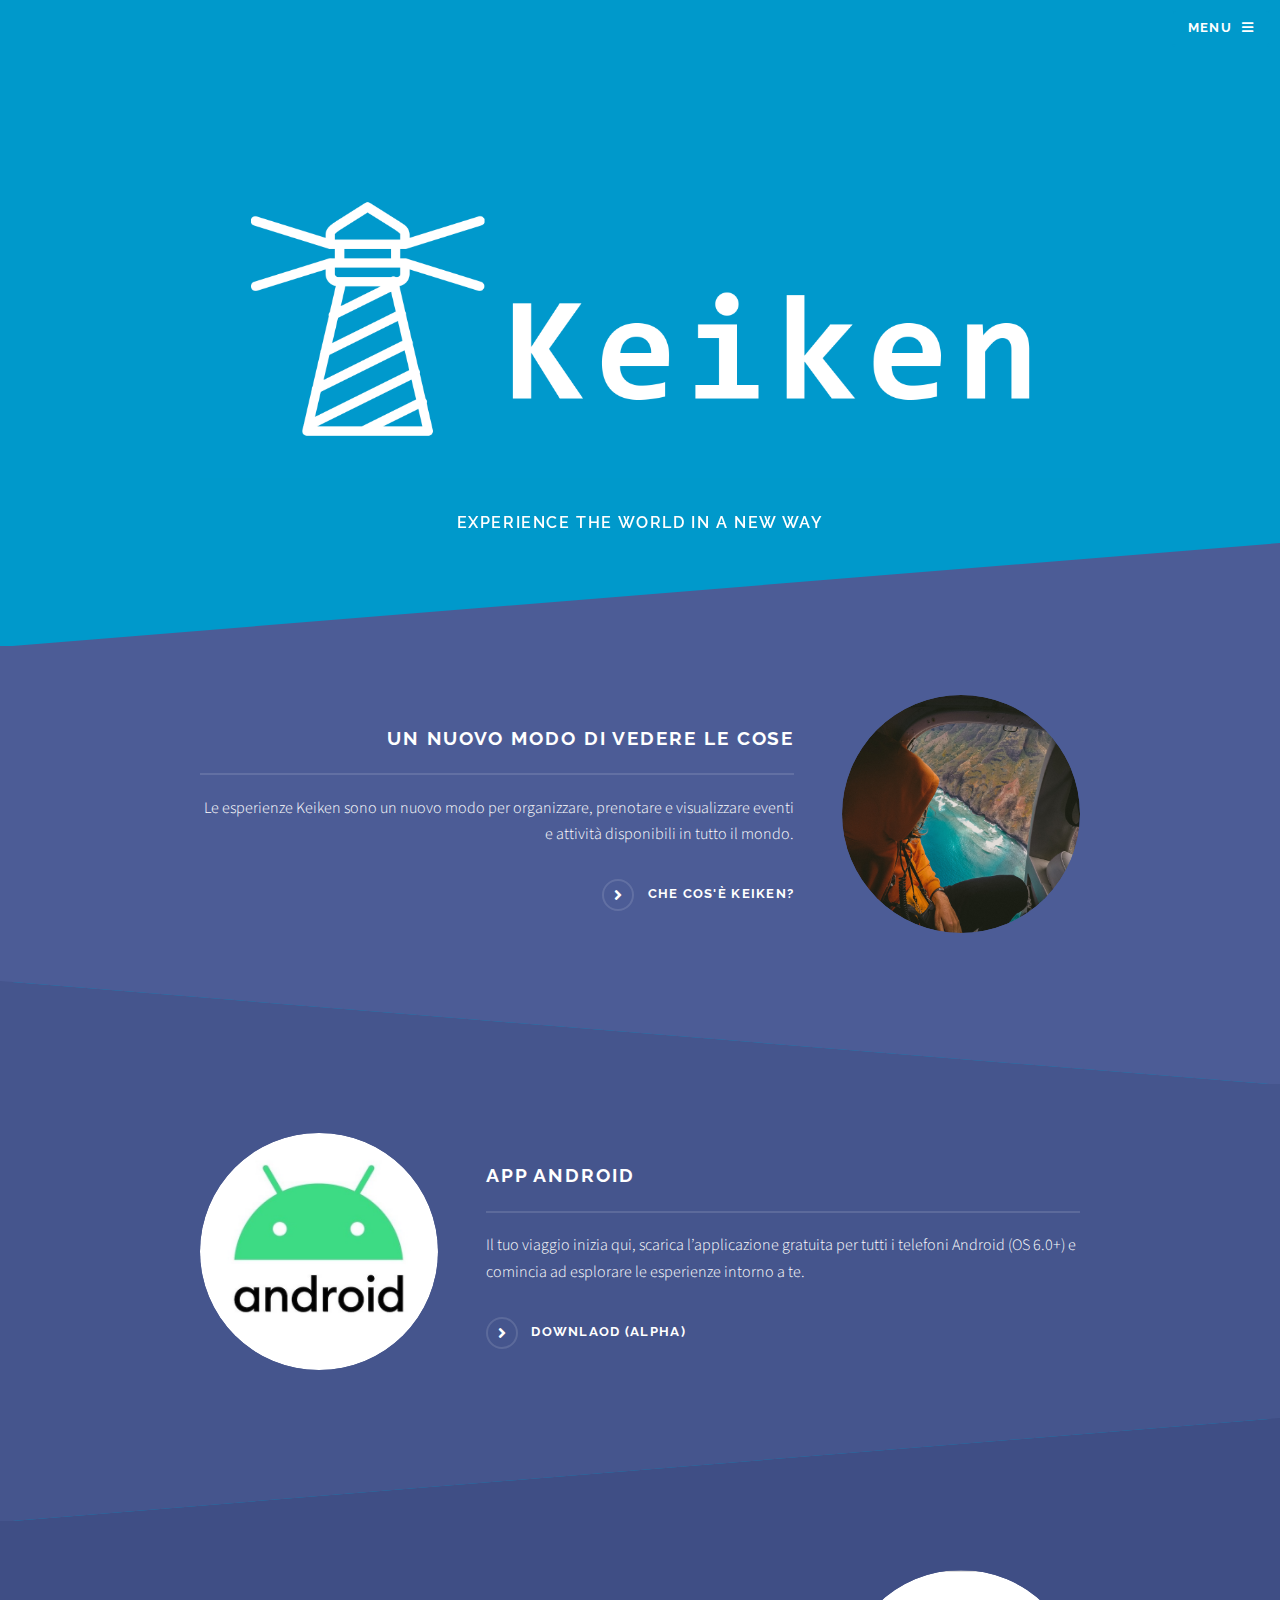
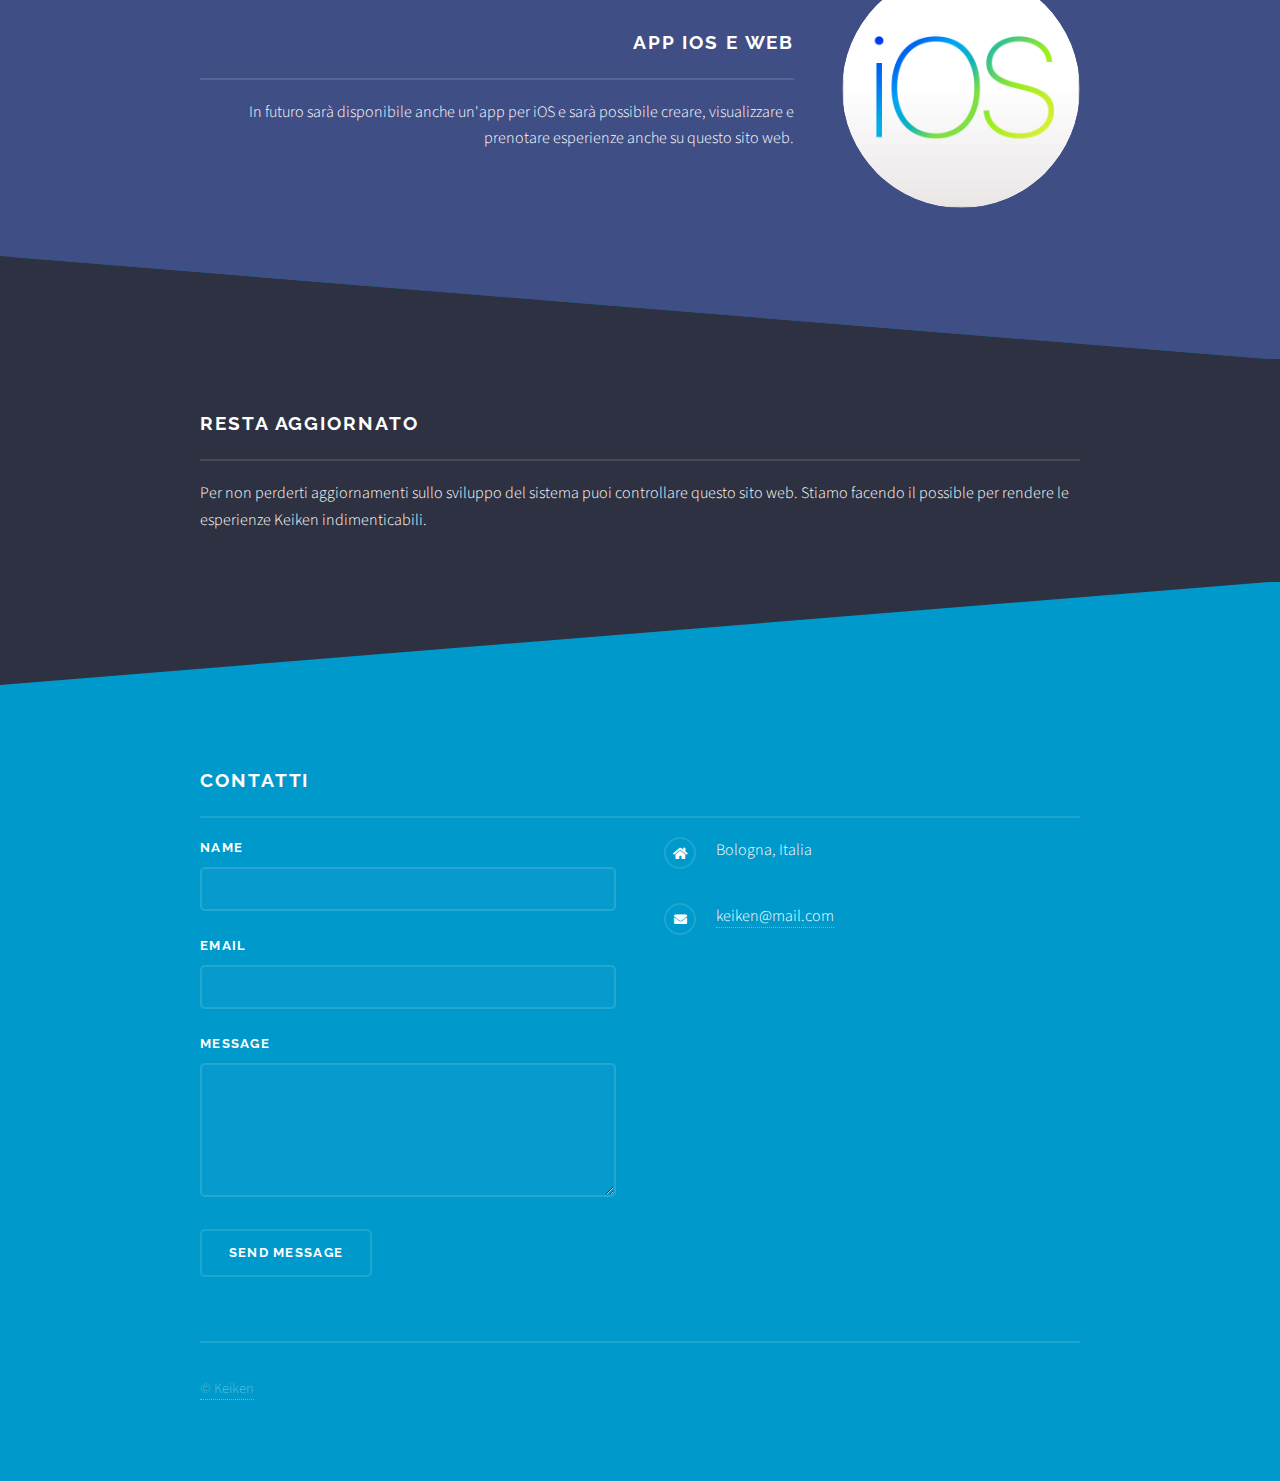
==== index.html @ c0788701 "First commit" ====
<!DOCTYPE HTML>
<!--
	Solid State by HTML5 UP
	html5up.net | @ajlkn
	Free for personal and commercial use under the CCA 3.0 license (html5up.net/license)
-->
<html>
	<head>
		<title>Keiken</title>
		<meta charset="utf-8" />
		<meta name="viewport" content="width=device-width, initial-scale=1, user-scalable=no" />
		<link rel="icon" type="image/png" sizes="16x16" href="images/ic_launcher_round.png">
		<link rel="stylesheet" href="assets/css/main.css" />
		<noscript><link rel="stylesheet" href="assets/css/noscript.css" /></noscript>
	</head>
	<body class="is-preload">

		<!-- Page Wrapper -->
			<div id="page-wrapper">

				<!-- Header -->
					<header id="header" class="alt">
						<h1><a href="index.html">Keiken</a></h1>
						<nav>
							<a href="#menu">Menu</a>
						</nav>
					</header>

				<!-- Menu -->
					<nav id="menu">
						<div class="inner">
							<h2>Menu</h2>
							<ul class="links">
							<li><a href="description.html">Che cos'è Keiken?</a></li>
							<!--
								<li><a href="index.html">Home</a></li>
								<li><a href="generic.html">Generic</a></li>
								<li><a href="elements.html">Elements</a></li>
								<li><a href="#">Log In</a></li>
								<li><a href="#">Sign Up</a></li>-->
							</ul>
							<a href="#" class="close">Close</a>
						</div>
					</nav>

				<!-- Banner -->
					<section id="banner">
						<div class="inner">
							<div class="logo"><img src="images/logo_full.png" alt="" style="width: 100%; height: auto; object-fit: contain;"/></a></div>
							<h6></h6>
							
							<p align = "center" ><b>Experience the world in a new way</b></p>
						</div>
					</section>

				<!-- Wrapper -->
					<section id="wrapper">

						<!-- One -->
							<section id="one" class="wrapper spotlight style1">
								<div class="inner">
									<a class="image"><img src="images/02.jpg" alt="" /></a>
									<div class="content">
										<h2 class="major">Un nuovo modo di vedere le cose</h2>
										<p>Le esperienze Keiken sono un nuovo modo per organizzare, prenotare e visualizzare eventi e attività disponibili in tutto il mondo.</p>
										<a href="description.html" class="special">Che cos'è Keiken?</a>
									</div>
								</div>
							</section>

						<!-- Two -->
							<section id="two" class="wrapper alt spotlight style2">
								<div class="inner">
									<a class="image"><img src="images/android.jpg" alt="" /></a>
									<div class="content">
										<h2 class="major">App Android</h2>
										<p>Il tuo viaggio inizia qui, scarica l’applicazione gratuita per tutti i telefoni Android (OS 6.0+) e comincia ad esplorare le esperienze intorno a te.</p>
										<a href="./keiken.apk" class="special">Downlaod (alpha)</a>
									</div>
								</div>
							</section>

						<!-- Three -->
							<section id="three" class="wrapper spotlight style3">
								<div class="inner">
									<a class="image"><img src="images/ios.png" alt="" /></a>
									<div class="content">
										<h2 class="major">App ios e web</h2>
										<p>In futuro sarà disponibile anche un'app per iOS e sarà possibile creare, visualizzare e prenotare esperienze anche su questo sito web.</p>
										<!--<a href="#" class="special">Learn more</a> -->
									</div>
								</div>
							</section>
							
								<!-- Four -->
							<section id="four" class="wrapper  alt style1">
								<div class="inner">
									<!--<a href="#" class="image"><img src="images/ios.png" alt="" /></a>-->
									<div class="content">
										<h2 class="major">Resta aggiornato</h2>
										<p>Per non perderti aggiornamenti sullo sviluppo del sistema puoi controllare questo sito web. Stiamo facendo il possible per rendere le esperienze Keiken indimenticabili.</p>
										<!--<a href="#" class="special">Learn more</a> -->
									</div>
								</div>
							</section>

						<!-- Four -->
			<!--				<section id="four" class="wrapper alt style1">
								<div class="inner">
									<h2 class="major">Vitae phasellus</h2>
									<p>Cras mattis ante fermentum, malesuada neque vitae, eleifend erat. Phasellus non pulvinar erat. Fusce tincidunt, nisl eget mattis egestas, purus ipsum consequat orci, sit amet lobortis lorem lacus in tellus. Sed ac elementum arcu. Quisque placerat auctor laoreet.</p>
									<section class="features">
										<article>
											<a href="#" class="image"><img src="images/pic04.jpg" alt="" /></a>
											<h3 class="major">Sed feugiat lorem</h3>
											<p>Lorem ipsum dolor sit amet, consectetur adipiscing vehicula id nulla dignissim dapibus ultrices.</p>
											<a href="#" class="special">Learn more</a>
										</article>
										<article>
											<a href="#" class="image"><img src="images/pic05.jpg" alt="" /></a>
											<h3 class="major">Nisl placerat</h3>
											<p>Lorem ipsum dolor sit amet, consectetur adipiscing vehicula id nulla dignissim dapibus ultrices.</p>
											<a href="#" class="special">Learn more</a>
										</article>
										<article>
											<a href="#" class="image"><img src="images/pic06.jpg" alt="" /></a>
											<h3 class="major">Ante fermentum</h3>
											<p>Lorem ipsum dolor sit amet, consectetur adipiscing vehicula id nulla dignissim dapibus ultrices.</p>
											<a href="#" class="special">Learn more</a>
										</article>
										<article>
											<a href="#" class="image"><img src="images/pic07.jpg" alt="" /></a>
											<h3 class="major">Fusce consequat</h3>
											<p>Lorem ipsum dolor sit amet, consectetur adipiscing vehicula id nulla dignissim dapibus ultrices.</p>
											<a href="#" class="special">Learn more</a>
										</article>
									</section>
									<ul class="actions">
										<li><a href="#" class="button">Browse All</a></li>
									</ul>
								</div>
							</section>    -->

					</section>

				<!-- Footer -->
					<section id="footer">
						<div class="inner">
							<h2 class="major">Contatti</h2>
							<!--<p>Cras mattis ante fermentum, malesuada neque vitae, eleifend erat. Phasellus non pulvinar erat. Fusce tincidunt, nisl eget mattis egestas, purus ipsum consequat orci, sit amet lobortis lorem lacus in tellus. Sed ac elementum arcu. Quisque placerat auctor laoreet.</p> -->
							<form method="post" action="mailto:keiken@mail.com"  enctype="text/plain">
								<div class="fields">
									<div class="field">
										<label for="name">Name</label>
										<input type="text" name="name" id="name" />
									</div>
									<div class="field">
										<label for="email">Email</label>
										<input type="email" name="email" id="email" />
									</div>
									<div class="field">
										<label for="message">Message</label>
										<textarea name="message" id="message" rows="4"></textarea>
									</div>
								</div>
									<input type="submit" value="Send Message" />
							</form>
							<ul class="contact">
								<li class="icon solid fa-home">
									Bologna, Italia
								</li>
								<!--<li class="icon solid fa-phone">(000) 000-0000</li>-->
								<li class="icon solid fa-envelope"><a href="mailto:keiken@mail.com">keiken@mail.com</a></li>
								<!--<li class="icon brands fa-twitter"><a href="#">twitter.com/untitled-tld</a></li>
								<li class="icon brands fa-facebook-f"><a href="#">facebook.com/untitled-tld</a></li>
								<li class="icon brands fa-instagram"><a href="#">instagram.com/untitled-tld</a></li>-->
							</ul>
							<ul class="copyright">
								<li><a href="#">&copy; Keiken</a></li>
							</ul>
						</div>
					</section>

			</div>

		<!-- Scripts -->
			<script src="assets/js/jquery.min.js"></script>
			<script src="assets/js/jquery.scrollex.min.js"></script>
			<script src="assets/js/browser.min.js"></script>
			<script src="assets/js/breakpoints.min.js"></script>
			<script src="assets/js/util.js"></script>
			<script src="assets/js/main.js"></script>

	</body>
</html>
---- assets/css/main.css ----
@import url(fontawesome-all.min.css);
@import url("https://fonts.googleapis.com/css?family=Raleway:200,700|Source+Sans+Pro:300,600,300italic,600italic");

/*
	Solid State by HTML5 UP
	html5up.net | @ajlkn
	Free for personal and commercial use under the CCA 3.0 license (html5up.net/license)
*/

html, body, div, span, applet, object,
iframe, h1, h2, h3, h4, h5, h6, p, blockquote,
pre, a, abbr, acronym, address, big, cite,
code, del, dfn, em, img, ins, kbd, q, s, samp,
small, strike, strong, sub, sup, tt, var, b,
u, i, center, dl, dt, dd, ol, ul, li, fieldset,
form, label, legend, table, caption, tbody,
tfoot, thead, tr, th, td, article, aside,
canvas, details, embed, figure, figcaption,
footer, header, hgroup, menu, nav, output, ruby,
section, summary, time, mark, audio, video {
	margin: 0;
	padding: 0;
	border: 0;
	font-size: 100%;
	font: inherit;
	vertical-align: baseline;}

article, aside, details, figcaption, figure,
footer, header, hgroup, menu, nav, section {
	display: block;}

body {
	line-height: 1;
		background-color: #0099CB;
			background-image: linear-gradient(to top, rgba(0, 153, 203, 1), rgba(0, 153, 203, 1)), url("../../images/back.jpg");
			background-size: auto,
}

ol, ul {
	list-style: none;
}

blockquote, q {
	quotes: none;
}

	blockquote:before, blockquote:after, q:before, q:after {
		content: '';
		content: none;
	}

table {
	border-collapse: collapse;
	border-spacing: 0;
}

body {
	-webkit-text-size-adjust: none;
}

mark {
	background-color: transparent;
	color: inherit;
}

input::-moz-focus-inner {
	border: 0;
	padding: 0;
}

input, select, textarea {
	-moz-appearance: none;
	-webkit-appearance: none;
	-ms-appearance: none;
	appearance: none;
}

/* Basic */

	@-ms-viewport {
		width: device-width;
	}

	body {
		-ms-overflow-style: scrollbar;
	}

	@media screen and (max-width: 480px) {

		html, body {
			min-width: 320px;
		}

	}

	html {
		box-sizing: border-box;
	}

	*, *:before, *:after {
		box-sizing: inherit;
	}

	body {
		background-color: #0099CB;
		background-image: linear-gradient(to top, rgba(0, 153, 203, 1), rgba(0, 153, 203, 1)), url("../../images/back.jpg");
		background-size: auto, cover;
		background-attachment: fixed, fixed;
		background-position: center, center;
	}

		body.is-preload *, body.is-preload *:before, body.is-preload *:after {
			-moz-animation: none !important;
			-webkit-animation: none !important;
			-ms-animation: none !important;
			animation: none !important;
			-moz-transition: none !important;
			-webkit-transition: none !important;
			-ms-transition: none !important;
			transition: none !important;
		}

/* Type */

	body, input, select, textarea {
		color: #ffffff;
		font-family: "Source Sans Pro", Helvetica, sans-serif;
		font-size: 16.5pt;
		font-weight: 300;
		line-height: 1.65;
	}

		@media screen and (max-width: 1680px) {

			body, input, select, textarea {
				font-size: 13pt;
			}

		}

		@media screen and (max-width: 1280px) {

			body, input, select, textarea {
				font-size: 12pt;
			}

		}

		@media screen and (max-width: 980px) {

			body, input, select, textarea {
				font-size: 12pt;
			}

		}

		@media screen and (max-width: 736px) {

			body, input, select, textarea {
				font-size: 12pt;
			}

		}

		@media screen and (max-width: 480px) {

			body, input, select, textarea {
				font-size: 12pt;
			}

		}

	a {
		-moz-transition: color 0.2s ease-in-out, border-bottom-color 0.2s ease-in-out;
		-webkit-transition: color 0.2s ease-in-out, border-bottom-color 0.2s ease-in-out;
		-ms-transition: color 0.2s ease-in-out, border-bottom-color 0.2s ease-in-out;
		transition: color 0.2s ease-in-out, border-bottom-color 0.2s ease-in-out;
		border-bottom: dotted 1px rgba(255, 255, 255, 0.35);
		color: #ffffff;
		text-decoration: none;
	}

		a:hover {
			border-bottom-color: transparent;
			color: #ffffff !important;
		}

		a.special:not(.button) {
			text-decoration: none;
			border-bottom: 0;
			display: block;
			font-family: Raleway, Helvetica, sans-serif;
			font-size: 0.8em;
			font-weight: 700;
			letter-spacing: 0.1em;
			margin: 0 0 2em 0;
			text-transform: uppercase;
		}

			a.special:not(.button):before {
				-moz-osx-font-smoothing: grayscale;
				-webkit-font-smoothing: antialiased;
				display: inline-block;
				font-style: normal;
				font-variant: normal;
				text-rendering: auto;
				line-height: 1;
				text-transform: none !important;
				font-family: 'Font Awesome 5 Free';
				font-weight: 900;
			}

			a.special:not(.button):before {
				-moz-transition: background-color 0.2s ease-in-out;
				-webkit-transition: background-color 0.2s ease-in-out;
				-ms-transition: background-color 0.2s ease-in-out;
				transition: background-color 0.2s ease-in-out;
				border-radius: 100%;
				border: solid 2px rgba(255, 255, 255, 0.125);
				content: '\f105';
				display: inline-block;
				font-size: 1.25em;
				height: 2em;
				line-height: 1.75em;
				margin-right: 0.85em;
				text-align: center;
				text-indent: 0.15em;
				vertical-align: middle;
				width: 2em;
			}

			a.special:not(.button):hover:before {
				background-color: rgba(255, 255, 255, 0.025);
			}

			a.special:not(.button):active:before {
				background-color: rgba(255, 255, 255, 0.075);
			}

	strong, b {
		color: #ffffff;
		font-weight: 600;
	}

	em, i {
		font-style: italic;
	}

	p {
		margin: 0 0 2em 0;
	}

	h1, h2, h3, h4, h5, h6 {
		color: #ffffff;
		font-family: Raleway, Helvetica, sans-serif;
		font-weight: 700;
		letter-spacing: 0.1em;
		margin: 0 0 1em 0;
		text-transform: uppercase;
	}

		h1 a, h2 a, h3 a, h4 a, h5 a, h6 a {
			color: inherit;
			text-decoration: none;
			border-bottom: 0;
		}

		h1 span, h2 span, h3 span, h4 span, h5 span, h6 span {
			font-weight: 200;
		}

		h1.major, h2.major, h3.major, h4.major, h5.major, h6.major {
			padding-bottom: 1em;
			border-bottom: solid 2px rgba(255, 255, 255, 0.125);
		}

	h2 {
		font-size: 1.2em;
	}

	h3 {
		font-size: 0.9em;
	}

	h4 {
		font-size: 0.7em;
	}

	h5 {
		font-size: 0.7em;
	}

	h6 {
		font-size: 0.7em;
	}

	@media screen and (max-width: 736px) {

		h2 {
			font-size: 1em;
		}

		h3 {
			font-size: 0.8em;
		}

	}

	sub {
		font-size: 0.8em;
		position: relative;
		top: 0.5em;
	}

	sup {
		font-size: 0.8em;
		position: relative;
		top: -0.5em;
	}

	blockquote {
		border-left: solid 4px rgba(255, 255, 255, 0.125);
		font-style: italic;
		margin: 0 0 2em 0;
		padding: 0.5em 0 0.5em 2em;
	}

	code {
		background: rgba(255, 255, 255, 0.025);
		border-radius: 5px;
		border: solid 2px rgba(255, 255, 255, 0.125);
		font-family: "Courier New", monospace;
		font-size: 0.9em;
		margin: 0 0.25em;
		padding: 0.25em 0.65em;
	}

	pre {
		-webkit-overflow-scrolling: touch;
		font-family: "Courier New", monospace;
		font-size: 0.9em;
		margin: 0 0 2em 0;
	}

		pre code {
			display: block;
			line-height: 1.75em;
			padding: 1em 1.5em;
			overflow-x: auto;
		}

	hr {
		border: 0;
		border-bottom: solid 2px rgba(255, 255, 255, 0.125);
		margin: 2.5em 0;
	}

		hr.major {
			margin: 4em 0;
		}

	.align-left {
		text-align: left;
	}

	.align-center {
		text-align: center;
	}

	.align-right {
		text-align: right;
	}

/* Row */

	.row {
		display: flex;
		flex-wrap: wrap;
		box-sizing: border-box;
		align-items: stretch;
	}

		.row > * {
			box-sizing: border-box;
		}

		.row.gtr-uniform > * > :last-child {
			margin-bottom: 0;
		}

		.row.aln-left {
			justify-content: flex-start;
		}

		.row.aln-center {
			justify-content: center;
		}

		.row.aln-right {
			justify-content: flex-end;
		}

		.row.aln-top {
			align-items: flex-start;
		}

		.row.aln-middle {
			align-items: center;
		}

		.row.aln-bottom {
			align-items: flex-end;
		}

		.row > .imp {
			order: -1;
		}

		.row > .col-1 {
			width: 8.33333%;
		}

		.row > .off-1 {
			margin-left: 8.33333%;
		}

		.row > .col-2 {
			width: 16.66667%;
		}

		.row > .off-2 {
			margin-left: 16.66667%;
		}

		.row > .col-3 {
			width: 25%;
		}

		.row > .off-3 {
			margin-left: 25%;
		}

		.row > .col-4 {
			width: 33.33333%;
		}

		.row > .off-4 {
			margin-left: 33.33333%;
		}

		.row > .col-5 {
			width: 41.66667%;
		}

		.row > .off-5 {
			margin-left: 41.66667%;
		}

		.row > .col-6 {
			width: 50%;
		}

		.row > .off-6 {
			margin-left: 50%;
		}

		.row > .col-7 {
			width: 58.33333%;
		}

		.row > .off-7 {
			margin-left: 58.33333%;
		}

		.row > .col-8 {
			width: 66.66667%;
		}

		.row > .off-8 {
			margin-left: 66.66667%;
		}

		.row > .col-9 {
			width: 75%;
		}

		.row > .off-9 {
			margin-left: 75%;
		}

		.row > .col-10 {
			width: 83.33333%;
		}

		.row > .off-10 {
			margin-left: 83.33333%;
		}

		.row > .col-11 {
			width: 91.66667%;
		}

		.row > .off-11 {
			margin-left: 91.66667%;
		}

		.row > .col-12 {
			width: 100%;
		}

		.row > .off-12 {
			margin-left: 100%;
		}

		.row.gtr-0 {
			margin-top: 0;
			margin-left: 0em;
		}

			.row.gtr-0 > * {
				padding: 0 0 0 0em;
			}

			.row.gtr-0.gtr-uniform {
				margin-top: 0em;
			}

				.row.gtr-0.gtr-uniform > * {
					padding-top: 0em;
				}

		.row.gtr-25 {
			margin-top: 0;
			margin-left: -0.4375em;
		}

			.row.gtr-25 > * {
				padding: 0 0 0 0.4375em;
			}

			.row.gtr-25.gtr-uniform {
				margin-top: -0.4375em;
			}

				.row.gtr-25.gtr-uniform > * {
					padding-top: 0.4375em;
				}

		.row.gtr-50 {
			margin-top: 0;
			margin-left: -0.875em;
		}

			.row.gtr-50 > * {
				padding: 0 0 0 0.875em;
			}

			.row.gtr-50.gtr-uniform {
				margin-top: -0.875em;
			}

				.row.gtr-50.gtr-uniform > * {
					padding-top: 0.875em;
				}

		.row {
			margin-top: 0;
			margin-left: -1.75em;
		}

			.row > * {
				padding: 0 0 0 1.75em;
			}

			.row.gtr-uniform {
				margin-top: -1.75em;
			}

				.row.gtr-uniform > * {
					padding-top: 1.75em;
				}

		.row.gtr-150 {
			margin-top: 0;
			margin-left: -2.625em;
		}

			.row.gtr-150 > * {
				padding: 0 0 0 2.625em;
			}

			.row.gtr-150.gtr-uniform {
				margin-top: -2.625em;
			}

				.row.gtr-150.gtr-uniform > * {
					padding-top: 2.625em;
				}

		.row.gtr-200 {
			margin-top: 0;
			margin-left: -3.5em;
		}

			.row.gtr-200 > * {
				padding: 0 0 0 3.5em;
			}

			.row.gtr-200.gtr-uniform {
				margin-top: -3.5em;
			}

				.row.gtr-200.gtr-uniform > * {
					padding-top: 3.5em;
				}

		@media screen and (max-width: 1680px) {

			.row {
				display: flex;
				flex-wrap: wrap;
				box-sizing: border-box;
				align-items: stretch;
			}

				.row > * {
					box-sizing: border-box;
				}

				.row.gtr-uniform > * > :last-child {
					margin-bottom: 0;
				}

				.row.aln-left {
					justify-content: flex-start;
				}

				.row.aln-center {
					justify-content: center;
				}

				.row.aln-right {
					justify-content: flex-end;
				}

				.row.aln-top {
					align-items: flex-start;
				}

				.row.aln-middle {
					align-items: center;
				}

				.row.aln-bottom {
					align-items: flex-end;
				}

				.row > .imp-xlarge {
					order: -1;
				}

				.row > .col-1-xlarge {
					width: 8.33333%;
				}

				.row > .off-1-xlarge {
					margin-left: 8.33333%;
				}

				.row > .col-2-xlarge {
					width: 16.66667%;
				}

				.row > .off-2-xlarge {
					margin-left: 16.66667%;
				}

				.row > .col-3-xlarge {
					width: 25%;
				}

				.row > .off-3-xlarge {
					margin-left: 25%;
				}

				.row > .col-4-xlarge {
					width: 33.33333%;
				}

				.row > .off-4-xlarge {
					margin-left: 33.33333%;
				}

				.row > .col-5-xlarge {
					width: 41.66667%;
				}

				.row > .off-5-xlarge {
					margin-left: 41.66667%;
				}

				.row > .col-6-xlarge {
					width: 50%;
				}

				.row > .off-6-xlarge {
					margin-left: 50%;
				}

				.row > .col-7-xlarge {
					width: 58.33333%;
				}

				.row > .off-7-xlarge {
					margin-left: 58.33333%;
				}

				.row > .col-8-xlarge {
					width: 66.66667%;
				}

				.row > .off-8-xlarge {
					margin-left: 66.66667%;
				}

				.row > .col-9-xlarge {
					width: 75%;
				}

				.row > .off-9-xlarge {
					margin-left: 75%;
				}

				.row > .col-10-xlarge {
					width: 83.33333%;
				}

				.row > .off-10-xlarge {
					margin-left: 83.33333%;
				}

				.row > .col-11-xlarge {
					width: 91.66667%;
				}

				.row > .off-11-xlarge {
					margin-left: 91.66667%;
				}

				.row > .col-12-xlarge {
					width: 100%;
				}

				.row > .off-12-xlarge {
					margin-left: 100%;
				}

				.row.gtr-0 {
					margin-top: 0;
					margin-left: 0em;
				}

					.row.gtr-0 > * {
						padding: 0 0 0 0em;
					}

					.row.gtr-0.gtr-uniform {
						margin-top: 0em;
					}

						.row.gtr-0.gtr-uniform > * {
							padding-top: 0em;
						}

				.row.gtr-25 {
					margin-top: 0;
					margin-left: -0.4375em;
				}

					.row.gtr-25 > * {
						padding: 0 0 0 0.4375em;
					}

					.row.gtr-25.gtr-uniform {
						margin-top: -0.4375em;
					}

						.row.gtr-25.gtr-uniform > * {
							padding-top: 0.4375em;
						}

				.row.gtr-50 {
					margin-top: 0;
					margin-left: -0.875em;
				}

					.row.gtr-50 > * {
						padding: 0 0 0 0.875em;
					}

					.row.gtr-50.gtr-uniform {
						margin-top: -0.875em;
					}

						.row.gtr-50.gtr-uniform > * {
							padding-top: 0.875em;
						}

				.row {
					margin-top: 0;
					margin-left: -1.75em;
				}

					.row > * {
						padding: 0 0 0 1.75em;
					}

					.row.gtr-uniform {
						margin-top: -1.75em;
					}

						.row.gtr-uniform > * {
							padding-top: 1.75em;
						}

				.row.gtr-150 {
					margin-top: 0;
					margin-left: -2.625em;
				}

					.row.gtr-150 > * {
						padding: 0 0 0 2.625em;
					}

					.row.gtr-150.gtr-uniform {
						margin-top: -2.625em;
					}

						.row.gtr-150.gtr-uniform > * {
							padding-top: 2.625em;
						}

				.row.gtr-200 {
					margin-top: 0;
					margin-left: -3.5em;
				}

					.row.gtr-200 > * {
						padding: 0 0 0 3.5em;
					}

					.row.gtr-200.gtr-uniform {
						margin-top: -3.5em;
					}

						.row.gtr-200.gtr-uniform > * {
							padding-top: 3.5em;
						}

		}

		@media screen and (max-width: 1280px) {

			.row {
				display: flex;
				flex-wrap: wrap;
				box-sizing: border-box;
				align-items: stretch;
			}

				.row > * {
					box-sizing: border-box;
				}

				.row.gtr-uniform > * > :last-child {
					margin-bottom: 0;
				}

				.row.aln-left {
					justify-content: flex-start;
				}

				.row.aln-center {
					justify-content: center;
				}

				.row.aln-right {
					justify-content: flex-end;
				}

				.row.aln-top {
					align-items: flex-start;
				}

				.row.aln-middle {
					align-items: center;
				}

				.row.aln-bottom {
					align-items: flex-end;
				}

				.row > .imp-large {
					order: -1;
				}

				.row > .col-1-large {
					width: 8.33333%;
				}

				.row > .off-1-large {
					margin-left: 8.33333%;
				}

				.row > .col-2-large {
					width: 16.66667%;
				}

				.row > .off-2-large {
					margin-left: 16.66667%;
				}

				.row > .col-3-large {
					width: 25%;
				}

				.row > .off-3-large {
					margin-left: 25%;
				}

				.row > .col-4-large {
					width: 33.33333%;
				}

				.row > .off-4-large {
					margin-left: 33.33333%;
				}

				.row > .col-5-large {
					width: 41.66667%;
				}

				.row > .off-5-large {
					margin-left: 41.66667%;
				}

				.row > .col-6-large {
					width: 50%;
				}

				.row > .off-6-large {
					margin-left: 50%;
				}

				.row > .col-7-large {
					width: 58.33333%;
				}

				.row > .off-7-large {
					margin-left: 58.33333%;
				}

				.row > .col-8-large {
					width: 66.66667%;
				}

				.row > .off-8-large {
					margin-left: 66.66667%;
				}

				.row > .col-9-large {
					width: 75%;
				}

				.row > .off-9-large {
					margin-left: 75%;
				}

				.row > .col-10-large {
					width: 83.33333%;
				}

				.row > .off-10-large {
					margin-left: 83.33333%;
				}

				.row > .col-11-large {
					width: 91.66667%;
				}

				.row > .off-11-large {
					margin-left: 91.66667%;
				}

				.row > .col-12-large {
					width: 100%;
				}

				.row > .off-12-large {
					margin-left: 100%;
				}

				.row.gtr-0 {
					margin-top: 0;
					margin-left: 0em;
				}

					.row.gtr-0 > * {
						padding: 0 0 0 0em;
					}

					.row.gtr-0.gtr-uniform {
						margin-top: 0em;
					}

						.row.gtr-0.gtr-uniform > * {
							padding-top: 0em;
						}

				.row.gtr-25 {
					margin-top: 0;
					margin-left: -0.4375em;
				}

					.row.gtr-25 > * {
						padding: 0 0 0 0.4375em;
					}

					.row.gtr-25.gtr-uniform {
						margin-top: -0.4375em;
					}

						.row.gtr-25.gtr-uniform > * {
							padding-top: 0.4375em;
						}

				.row.gtr-50 {
					margin-top: 0;
					margin-left: -0.875em;
				}

					.row.gtr-50 > * {
						padding: 0 0 0 0.875em;
					}

					.row.gtr-50.gtr-uniform {
						margin-top: -0.875em;
					}

						.row.gtr-50.gtr-uniform > * {
							padding-top: 0.875em;
						}

				.row {
					margin-top: 0;
					margin-left: -1.75em;
				}

					.row > * {
						padding: 0 0 0 1.75em;
					}

					.row.gtr-uniform {
						margin-top: -1.75em;
					}

						.row.gtr-uniform > * {
							padding-top: 1.75em;
						}

				.row.gtr-150 {
					margin-top: 0;
					margin-left: -2.625em;
				}

					.row.gtr-150 > * {
						padding: 0 0 0 2.625em;
					}

					.row.gtr-150.gtr-uniform {
						margin-top: -2.625em;
					}

						.row.gtr-150.gtr-uniform > * {
							padding-top: 2.625em;
						}

				.row.gtr-200 {
					margin-top: 0;
					margin-left: -3.5em;
				}

					.row.gtr-200 > * {
						padding: 0 0 0 3.5em;
					}

					.row.gtr-200.gtr-uniform {
						margin-top: -3.5em;
					}

						.row.gtr-200.gtr-uniform > * {
							padding-top: 3.5em;
						}

		}

		@media screen and (max-width: 980px) {

			.row {
				display: flex;
				flex-wrap: wrap;
				box-sizing: border-box;
				align-items: stretch;
			}

				.row > * {
					box-sizing: border-box;
				}

				.row.gtr-uniform > * > :last-child {
					margin-bottom: 0;
				}

				.row.aln-left {
					justify-content: flex-start;
				}

				.row.aln-center {
					justify-content: center;
				}

				.row.aln-right {
					justify-content: flex-end;
				}

				.row.aln-top {
					align-items: flex-start;
				}

				.row.aln-middle {
					align-items: center;
				}

				.row.aln-bottom {
					align-items: flex-end;
				}

				.row > .imp-medium {
					order: -1;
				}

				.row > .col-1-medium {
					width: 8.33333%;
				}

				.row > .off-1-medium {
					margin-left: 8.33333%;
				}

				.row > .col-2-medium {
					width: 16.66667%;
				}

				.row > .off-2-medium {
					margin-left: 16.66667%;
				}

				.row > .col-3-medium {
					width: 25%;
				}

				.row > .off-3-medium {
					margin-left: 25%;
				}

				.row > .col-4-medium {
					width: 33.33333%;
				}

				.row > .off-4-medium {
					margin-left: 33.33333%;
				}

				.row > .col-5-medium {
					width: 41.66667%;
				}

				.row > .off-5-medium {
					margin-left: 41.66667%;
				}

				.row > .col-6-medium {
					width: 50%;
				}

				.row > .off-6-medium {
					margin-left: 50%;
				}

				.row > .col-7-medium {
					width: 58.33333%;
				}

				.row > .off-7-medium {
					margin-left: 58.33333%;
				}

				.row > .col-8-medium {
					width: 66.66667%;
				}

				.row > .off-8-medium {
					margin-left: 66.66667%;
				}

				.row > .col-9-medium {
					width: 75%;
				}

				.row > .off-9-medium {
					margin-left: 75%;
				}

				.row > .col-10-medium {
					width: 83.33333%;
				}

				.row > .off-10-medium {
					margin-left: 83.33333%;
				}

				.row > .col-11-medium {
					width: 91.66667%;
				}

				.row > .off-11-medium {
					margin-left: 91.66667%;
				}

				.row > .col-12-medium {
					width: 100%;
				}

				.row > .off-12-medium {
					margin-left: 100%;
				}

				.row.gtr-0 {
					margin-top: 0;
					margin-left: 0em;
				}

					.row.gtr-0 > * {
						padding: 0 0 0 0em;
					}

					.row.gtr-0.gtr-uniform {
						margin-top: 0em;
					}

						.row.gtr-0.gtr-uniform > * {
							padding-top: 0em;
						}

				.row.gtr-25 {
					margin-top: 0;
					margin-left: -0.4375em;
				}

					.row.gtr-25 > * {
						padding: 0 0 0 0.4375em;
					}

					.row.gtr-25.gtr-uniform {
						margin-top: -0.4375em;
					}

						.row.gtr-25.gtr-uniform > * {
							padding-top: 0.4375em;
						}

				.row.gtr-50 {
					margin-top: 0;
					margin-left: -0.875em;
				}

					.row.gtr-50 > * {
						padding: 0 0 0 0.875em;
					}

					.row.gtr-50.gtr-uniform {
						margin-top: -0.875em;
					}

						.row.gtr-50.gtr-uniform > * {
							padding-top: 0.875em;
						}

				.row {
					margin-top: 0;
					margin-left: -1.75em;
				}

					.row > * {
						padding: 0 0 0 1.75em;
					}

					.row.gtr-uniform {
						margin-top: -1.75em;
					}

						.row.gtr-uniform > * {
							padding-top: 1.75em;
						}

				.row.gtr-150 {
					margin-top: 0;
					margin-left: -2.625em;
				}

					.row.gtr-150 > * {
						padding: 0 0 0 2.625em;
					}

					.row.gtr-150.gtr-uniform {
						margin-top: -2.625em;
					}

						.row.gtr-150.gtr-uniform > * {
							padding-top: 2.625em;
						}

				.row.gtr-200 {
					margin-top: 0;
					margin-left: -3.5em;
				}

					.row.gtr-200 > * {
						padding: 0 0 0 3.5em;
					}

					.row.gtr-200.gtr-uniform {
						margin-top: -3.5em;
					}

						.row.gtr-200.gtr-uniform > * {
							padding-top: 3.5em;
						}

		}

		@media screen and (max-width: 736px) {

			.row {
				display: flex;
				flex-wrap: wrap;
				box-sizing: border-box;
				align-items: stretch;
			}

				.row > * {
					box-sizing: border-box;
				}

				.row.gtr-uniform > * > :last-child {
					margin-bottom: 0;
				}

				.row.aln-left {
					justify-content: flex-start;
				}

				.row.aln-center {
					justify-content: center;
				}

				.row.aln-right {
					justify-content: flex-end;
				}

				.row.aln-top {
					align-items: flex-start;
				}

				.row.aln-middle {
					align-items: center;
				}

				.row.aln-bottom {
					align-items: flex-end;
				}

				.row > .imp-small {
					order: -1;
				}

				.row > .col-1-small {
					width: 8.33333%;
				}

				.row > .off-1-small {
					margin-left: 8.33333%;
				}

				.row > .col-2-small {
					width: 16.66667%;
				}

				.row > .off-2-small {
					margin-left: 16.66667%;
				}

				.row > .col-3-small {
					width: 25%;
				}

				.row > .off-3-small {
					margin-left: 25%;
				}

				.row > .col-4-small {
					width: 33.33333%;
				}

				.row > .off-4-small {
					margin-left: 33.33333%;
				}

				.row > .col-5-small {
					width: 41.66667%;
				}

				.row > .off-5-small {
					margin-left: 41.66667%;
				}

				.row > .col-6-small {
					width: 50%;
				}

				.row > .off-6-small {
					margin-left: 50%;
				}

				.row > .col-7-small {
					width: 58.33333%;
				}

				.row > .off-7-small {
					margin-left: 58.33333%;
				}

				.row > .col-8-small {
					width: 66.66667%;
				}

				.row > .off-8-small {
					margin-left: 66.66667%;
				}

				.row > .col-9-small {
					width: 75%;
				}

				.row > .off-9-small {
					margin-left: 75%;
				}

				.row > .col-10-small {
					width: 83.33333%;
				}

				.row > .off-10-small {
					margin-left: 83.33333%;
				}

				.row > .col-11-small {
					width: 91.66667%;
				}

				.row > .off-11-small {
					margin-left: 91.66667%;
				}

				.row > .col-12-small {
					width: 100%;
				}

				.row > .off-12-small {
					margin-left: 100%;
				}

				.row.gtr-0 {
					margin-top: 0;
					margin-left: 0em;
				}

					.row.gtr-0 > * {
						padding: 0 0 0 0em;
					}

					.row.gtr-0.gtr-uniform {
						margin-top: 0em;
					}

						.row.gtr-0.gtr-uniform > * {
							padding-top: 0em;
						}

				.row.gtr-25 {
					margin-top: 0;
					margin-left: -0.3125em;
				}

					.row.gtr-25 > * {
						padding: 0 0 0 0.3125em;
					}

					.row.gtr-25.gtr-uniform {
						margin-top: -0.3125em;
					}

						.row.gtr-25.gtr-uniform > * {
							padding-top: 0.3125em;
						}

				.row.gtr-50 {
					margin-top: 0;
					margin-left: -0.625em;
				}

					.row.gtr-50 > * {
						padding: 0 0 0 0.625em;
					}

					.row.gtr-50.gtr-uniform {
						margin-top: -0.625em;
					}

						.row.gtr-50.gtr-uniform > * {
							padding-top: 0.625em;
						}

				.row {
					margin-top: 0;
					margin-left: -1.25em;
				}

					.row > * {
						padding: 0 0 0 1.25em;
					}

					.row.gtr-uniform {
						margin-top: -1.25em;
					}

						.row.gtr-uniform > * {
							padding-top: 1.25em;
						}

				.row.gtr-150 {
					margin-top: 0;
					margin-left: -1.875em;
				}

					.row.gtr-150 > * {
						padding: 0 0 0 1.875em;
					}

					.row.gtr-150.gtr-uniform {
						margin-top: -1.875em;
					}

						.row.gtr-150.gtr-uniform > * {
							padding-top: 1.875em;
						}

				.row.gtr-200 {
					margin-top: 0;
					margin-left: -2.5em;
				}

					.row.gtr-200 > * {
						padding: 0 0 0 2.5em;
					}

					.row.gtr-200.gtr-uniform {
						margin-top: -2.5em;
					}

						.row.gtr-200.gtr-uniform > * {
							padding-top: 2.5em;
						}

		}

		@media screen and (max-width: 480px) {

			.row {
				display: flex;
				flex-wrap: wrap;
				box-sizing: border-box;
				align-items: stretch;
			}

				.row > * {
					box-sizing: border-box;
				}

				.row.gtr-uniform > * > :last-child {
					margin-bottom: 0;
				}

				.row.aln-left {
					justify-content: flex-start;
				}

				.row.aln-center {
					justify-content: center;
				}

				.row.aln-right {
					justify-content: flex-end;
				}

				.row.aln-top {
					align-items: flex-start;
				}

				.row.aln-middle {
					align-items: center;
				}

				.row.aln-bottom {
					align-items: flex-end;
				}

				.row > .imp-xsmall {
					order: -1;
				}

				.row > .col-1-xsmall {
					width: 8.33333%;
				}

				.row > .off-1-xsmall {
					margin-left: 8.33333%;
				}

				.row > .col-2-xsmall {
					width: 16.66667%;
				}

				.row > .off-2-xsmall {
					margin-left: 16.66667%;
				}

				.row > .col-3-xsmall {
					width: 25%;
				}

				.row > .off-3-xsmall {
					margin-left: 25%;
				}

				.row > .col-4-xsmall {
					width: 33.33333%;
				}

				.row > .off-4-xsmall {
					margin-left: 33.33333%;
				}

				.row > .col-5-xsmall {
					width: 41.66667%;
				}

				.row > .off-5-xsmall {
					margin-left: 41.66667%;
				}

				.row > .col-6-xsmall {
					width: 50%;
				}

				.row > .off-6-xsmall {
					margin-left: 50%;
				}

				.row > .col-7-xsmall {
					width: 58.33333%;
				}

				.row > .off-7-xsmall {
					margin-left: 58.33333%;
				}

				.row > .col-8-xsmall {
					width: 66.66667%;
				}

				.row > .off-8-xsmall {
					margin-left: 66.66667%;
				}

				.row > .col-9-xsmall {
					width: 75%;
				}

				.row > .off-9-xsmall {
					margin-left: 75%;
				}

				.row > .col-10-xsmall {
					width: 83.33333%;
				}

				.row > .off-10-xsmall {
					margin-left: 83.33333%;
				}

				.row > .col-11-xsmall {
					width: 91.66667%;
				}

				.row > .off-11-xsmall {
					margin-left: 91.66667%;
				}

				.row > .col-12-xsmall {
					width: 100%;
				}

				.row > .off-12-xsmall {
					margin-left: 100%;
				}

				.row.gtr-0 {
					margin-top: 0;
					margin-left: 0em;
				}

					.row.gtr-0 > * {
						padding: 0 0 0 0em;
					}

					.row.gtr-0.gtr-uniform {
						margin-top: 0em;
					}

						.row.gtr-0.gtr-uniform > * {
							padding-top: 0em;
						}

				.row.gtr-25 {
					margin-top: 0;
					margin-left: -0.3125em;
				}

					.row.gtr-25 > * {
						padding: 0 0 0 0.3125em;
					}

					.row.gtr-25.gtr-uniform {
						margin-top: -0.3125em;
					}

						.row.gtr-25.gtr-uniform > * {
							padding-top: 0.3125em;
						}

				.row.gtr-50 {
					margin-top: 0;
					margin-left: -0.625em;
				}

					.row.gtr-50 > * {
						padding: 0 0 0 0.625em;
					}

					.row.gtr-50.gtr-uniform {
						margin-top: -0.625em;
					}

						.row.gtr-50.gtr-uniform > * {
							padding-top: 0.625em;
						}

				.row {
					margin-top: 0;
					margin-left: -1.25em;
				}

					.row > * {
						padding: 0 0 0 1.25em;
					}

					.row.gtr-uniform {
						margin-top: -1.25em;
					}

						.row.gtr-uniform > * {
							padding-top: 1.25em;
						}

				.row.gtr-150 {
					margin-top: 0;
					margin-left: -1.875em;
				}

					.row.gtr-150 > * {
						padding: 0 0 0 1.875em;
					}

					.row.gtr-150.gtr-uniform {
						margin-top: -1.875em;
					}

						.row.gtr-150.gtr-uniform > * {
							padding-top: 1.875em;
						}

				.row.gtr-200 {
					margin-top: 0;
					margin-left: -2.5em;
				}

					.row.gtr-200 > * {
						padding: 0 0 0 2.5em;
					}

					.row.gtr-200.gtr-uniform {
						margin-top: -2.5em;
					}

						.row.gtr-200.gtr-uniform > * {
							padding-top: 2.5em;
						}

		}

		@media screen and (max-width: 360px) {

			.row {
				display: flex;
				flex-wrap: wrap;
				box-sizing: border-box;
				align-items: stretch;
			}

				.row > * {
					box-sizing: border-box;
				}

				.row.gtr-uniform > * > :last-child {
					margin-bottom: 0;
				}

				.row.aln-left {
					justify-content: flex-start;
				}

				.row.aln-center {
					justify-content: center;
				}

				.row.aln-right {
					justify-content: flex-end;
				}

				.row.aln-top {
					align-items: flex-start;
				}

				.row.aln-middle {
					align-items: center;
				}

				.row.aln-bottom {
					align-items: flex-end;
				}

				.row > .imp-xxsmall {
					order: -1;
				}

				.row > .col-1-xxsmall {
					width: 8.33333%;
				}

				.row > .off-1-xxsmall {
					margin-left: 8.33333%;
				}

				.row > .col-2-xxsmall {
					width: 16.66667%;
				}

				.row > .off-2-xxsmall {
					margin-left: 16.66667%;
				}

				.row > .col-3-xxsmall {
					width: 25%;
				}

				.row > .off-3-xxsmall {
					margin-left: 25%;
				}

				.row > .col-4-xxsmall {
					width: 33.33333%;
				}

				.row > .off-4-xxsmall {
					margin-left: 33.33333%;
				}

				.row > .col-5-xxsmall {
					width: 41.66667%;
				}

				.row > .off-5-xxsmall {
					margin-left: 41.66667%;
				}

				.row > .col-6-xxsmall {
					width: 50%;
				}

				.row > .off-6-xxsmall {
					margin-left: 50%;
				}

				.row > .col-7-xxsmall {
					width: 58.33333%;
				}

				.row > .off-7-xxsmall {
					margin-left: 58.33333%;
				}

				.row > .col-8-xxsmall {
					width: 66.66667%;
				}

				.row > .off-8-xxsmall {
					margin-left: 66.66667%;
				}

				.row > .col-9-xxsmall {
					width: 75%;
				}

				.row > .off-9-xxsmall {
					margin-left: 75%;
				}

				.row > .col-10-xxsmall {
					width: 83.33333%;
				}

				.row > .off-10-xxsmall {
					margin-left: 83.33333%;
				}

				.row > .col-11-xxsmall {
					width: 91.66667%;
				}

				.row > .off-11-xxsmall {
					margin-left: 91.66667%;
				}

				.row > .col-12-xxsmall {
					width: 100%;
				}

				.row > .off-12-xxsmall {
					margin-left: 100%;
				}

				.row.gtr-0 {
					margin-top: 0;
					margin-left: 0em;
				}

					.row.gtr-0 > * {
						padding: 0 0 0 0em;
					}

					.row.gtr-0.gtr-uniform {
						margin-top: 0em;
					}

						.row.gtr-0.gtr-uniform > * {
							padding-top: 0em;
						}

				.row.gtr-25 {
					margin-top: 0;
					margin-left: -0.3125em;
				}

					.row.gtr-25 > * {
						padding: 0 0 0 0.3125em;
					}

					.row.gtr-25.gtr-uniform {
						margin-top: -0.3125em;
					}

						.row.gtr-25.gtr-uniform > * {
							padding-top: 0.3125em;
						}

				.row.gtr-50 {
					margin-top: 0;
					margin-left: -0.625em;
				}

					.row.gtr-50 > * {
						padding: 0 0 0 0.625em;
					}

					.row.gtr-50.gtr-uniform {
						margin-top: -0.625em;
					}

						.row.gtr-50.gtr-uniform > * {
							padding-top: 0.625em;
						}

				.row {
					margin-top: 0;
					margin-left: -1.25em;
				}

					.row > * {
						padding: 0 0 0 1.25em;
					}

					.row.gtr-uniform {
						margin-top: -1.25em;
					}

						.row.gtr-uniform > * {
							padding-top: 1.25em;
						}

				.row.gtr-150 {
					margin-top: 0;
					margin-left: -1.875em;
				}

					.row.gtr-150 > * {
						padding: 0 0 0 1.875em;
					}

					.row.gtr-150.gtr-uniform {
						margin-top: -1.875em;
					}

						.row.gtr-150.gtr-uniform > * {
							padding-top: 1.875em;
						}

				.row.gtr-200 {
					margin-top: 0;
					margin-left: -2.5em;
				}

					.row.gtr-200 > * {
						padding: 0 0 0 2.5em;
					}

					.row.gtr-200.gtr-uniform {
						margin-top: -2.5em;
					}

						.row.gtr-200.gtr-uniform > * {
							padding-top: 2.5em;
						}

		}

/* Section/Article */

	section.special, article.special {
		text-align: center;
	}

/* Form */

	form {
		margin: 0 0 2em 0;
	}

		form > :last-child {
			margin-bottom: 0;
		}

		form > .fields {
			display: -moz-flex;
			display: -webkit-flex;
			display: -ms-flex;
			display: flex;
			-moz-flex-wrap: wrap;
			-webkit-flex-wrap: wrap;
			-ms-flex-wrap: wrap;
			flex-wrap: wrap;
			width: calc(100% + 3em);
			margin: -1.5em 0 2em -1.5em;
		}

			form > .fields > .field {
				-moz-flex-grow: 0;
				-webkit-flex-grow: 0;
				-ms-flex-grow: 0;
				flex-grow: 0;
				-moz-flex-shrink: 0;
				-webkit-flex-shrink: 0;
				-ms-flex-shrink: 0;
				flex-shrink: 0;
				padding: 1.5em 0 0 1.5em;
				width: calc(100% - 1.5em);
			}

				form > .fields > .field.half {
					width: calc(50% - 0.75em);
				}

				form > .fields > .field.third {
					width: calc(100%/3 - 0.5em);
				}

				form > .fields > .field.quarter {
					width: calc(25% - 0.375em);
				}

		@media screen and (max-width: 480px) {

			form > .fields {
				width: calc(100% + 3em);
				margin: -1.5em 0 2em -1.5em;
			}

				form > .fields > .field {
					padding: 1.5em 0 0 1.5em;
					width: calc(100% - 1.5em);
				}

					form > .fields > .field.half {
						width: calc(100% - 1.5em);
					}

					form > .fields > .field.third {
						width: calc(100% - 1.5em);
					}

					form > .fields > .field.quarter {
						width: calc(100% - 1.5em);
					}

		}

	label {
		color: #ffffff;
		display: block;
		font-family: Raleway, Helvetica, sans-serif;
		font-size: 0.8em;
		font-weight: 700;
		letter-spacing: 0.1em;
		margin: 0 0 0.7em 0;
		text-transform: uppercase;
	}

	input[type="text"],
	input[type="password"],
	input[type="email"],
	input[type="tel"],
	select,
	textarea {
		-moz-appearance: none;
		-webkit-appearance: none;
		-ms-appearance: none;
		appearance: none;
		background: rgba(255, 255, 255, 0.025);
		border-radius: 5px;
		border: none;
		border: solid 2px rgba(255, 255, 255, 0.125);
		color: inherit;
		display: block;
		outline: 0;
		padding: 0 1em;
		text-decoration: none;
		width: 100%;
	}

		input[type="text"]:invalid,
		input[type="password"]:invalid,
		input[type="email"]:invalid,
		input[type="tel"]:invalid,
		select:invalid,
		textarea:invalid {
			box-shadow: none;
		}

		input[type="text"]:focus,
		input[type="password"]:focus,
		input[type="email"]:focus,
		input[type="tel"]:focus,
		select:focus,
		textarea:focus {
			border-color: #5b6ba6;
		}

	select {
		background-image: url("data:image/svg+xml;charset=utf8,%3Csvg xmlns='http://www.w3.org/2000/svg' width='40' height='40' preserveAspectRatio='none' viewBox='0 0 40 40'%3E%3Cpath d='M9.4,12.3l10.4,10.4l10.4-10.4c0.2-0.2,0.5-0.4,0.9-0.4c0.3,0,0.6,0.1,0.9,0.4l3.3,3.3c0.2,0.2,0.4,0.5,0.4,0.9 c0,0.4-0.1,0.6-0.4,0.9L20.7,31.9c-0.2,0.2-0.5,0.4-0.9,0.4c-0.3,0-0.6-0.1-0.9-0.4L4.3,17.3c-0.2-0.2-0.4-0.5-0.4-0.9 c0-0.4,0.1-0.6,0.4-0.9l3.3-3.3c0.2-0.2,0.5-0.4,0.9-0.4S9.1,12.1,9.4,12.3z' fill='rgba(255, 255, 255, 0.125)' /%3E%3C/svg%3E");
		background-size: 1.25rem;
		background-repeat: no-repeat;
		background-position: calc(100% - 1rem) center;
		height: 2.75em;
		padding-right: 2.75em;
		text-overflow: ellipsis;
	}

		select option {
			color: #ffffff;
			background: #2e3141;
		}

		select:focus::-ms-value {
			background-color: transparent;
		}

		select::-ms-expand {
			display: none;
		}

	input[type="text"],
	input[type="password"],
	input[type="email"],
	select {
		height: 2.75em;
	}

	textarea {
		padding: 0.75em 1em;
	}

	input[type="checkbox"],
	input[type="radio"] {
		-moz-appearance: none;
		-webkit-appearance: none;
		-ms-appearance: none;
		appearance: none;
		display: block;
		float: left;
		margin-right: -2em;
		opacity: 0;
		width: 1em;
		z-index: -1;
	}

		input[type="checkbox"] + label,
		input[type="radio"] + label {
			text-decoration: none;
			color: #ffffff;
			cursor: pointer;
			display: inline-block;
			font-size: 1em;
			font-family: "Source Sans Pro", Helvetica, sans-serif;
			text-transform: none;
			letter-spacing: 0;
			font-weight: 300;
			padding-left: 2.4em;
			padding-right: 0.75em;
			position: relative;
		}

			input[type="checkbox"] + label:before,
			input[type="radio"] + label:before {
				-moz-osx-font-smoothing: grayscale;
				-webkit-font-smoothing: antialiased;
				display: inline-block;
				font-style: normal;
				font-variant: normal;
				text-rendering: auto;
				line-height: 1;
				text-transform: none !important;
				font-family: 'Font Awesome 5 Free';
				font-weight: 900;
			}

			input[type="checkbox"] + label:before,
			input[type="radio"] + label:before {
				background: rgba(255, 255, 255, 0.025);
				border-radius: 5px;
				border: solid 2px rgba(255, 255, 255, 0.125);
				content: '';
				display: inline-block;
				font-size: 0.8em;
				height: 2.0625em;
				left: 0;
				line-height: 2.0625em;
				position: absolute;
				text-align: center;
				top: 0;
				width: 2.0625em;
			}

		input[type="checkbox"]:checked + label:before,
		input[type="radio"]:checked + label:before {
			background: #ffffff;
			border-color: #ffffff;
			content: '\f00c';
			color: #2e3141;
		}

		input[type="checkbox"]:focus + label:before,
		input[type="radio"]:focus + label:before {
			border-color: #4c5c96;
		}

	input[type="checkbox"] + label:before {
		border-radius: 5px;
	}

	input[type="radio"] + label:before {
		border-radius: 100%;
	}

	::-webkit-input-placeholder {
		color: rgba(255, 255, 255, 0.35) !important;
		opacity: 1.0;
	}

	:-moz-placeholder {
		color: rgba(255, 255, 255, 0.35) !important;
		opacity: 1.0;
	}

	::-moz-placeholder {
		color: rgba(255, 255, 255, 0.35) !important;
		opacity: 1.0;
	}

	:-ms-input-placeholder {
		color: rgba(255, 255, 255, 0.35) !important;
		opacity: 1.0;
	}

/* Box */

	.box {
		border-radius: 5px;
		border: solid 2px rgba(255, 255, 255, 0.125);
		margin-bottom: 2em;
		padding: 1.5em;
	}

		.box > :last-child,
		.box > :last-child > :last-child,
		.box > :last-child > :last-child > :last-child {
			margin-bottom: 0;
		}

		.box.alt {
			border: 0;
			border-radius: 0;
			padding: 0;
		}

/* Icon */

	.icon {
		text-decoration: none;
		border-bottom: none;
		position: relative;
	}

		.icon:before {
			-moz-osx-font-smoothing: grayscale;
			-webkit-font-smoothing: antialiased;
			display: inline-block;
			font-style: normal;
			font-variant: normal;
			text-rendering: auto;
			line-height: 1;
			text-transform: none !important;
			font-family: 'Font Awesome 5 Free';
			font-weight: 400;
		}

		.icon > .label {
			display: none;
		}

		.icon:before {
			line-height: inherit;
		}

		.icon.solid:before {
			font-weight: 900;
		}

		.icon.brands:before {
			font-family: 'Font Awesome 5 Brands';
		}

/* Image */

	.image {
		border-radius: 5px;
		border: 0;
		display: inline-block;
		position: relative;
	}

		.image img {
			border-radius: 5px;
			display: block;
		}

		.image.left, .image.right {
			max-width: 40%;
		}

			.image.left img, .image.right img {
				width: 100%;
			}

		.image.left {
			float: left;
			padding: 0 1.5em 1em 0;
			top: 0.25em;
		}

		.image.right {
			float: right;
			padding: 0 0 1em 1.5em;
			top: 0.25em;
		}

		.image.fit {
			display: block;
			margin: 0 0 2em 0;
			width: 100%;
		}

			.image.fit img {
				width: 100%;
			}

		.image.main {
			display: block;
			margin: 0 0 3em 0;
			width: 100%;
		}

			.image.main img {
				width: 100%;
			}

/* List */

	ol {
		list-style: decimal;
		margin: 0 0 2em 0;
		padding-left: 1.25em;
	}

		ol li {
			padding-left: 0.25em;
		}

	ul {
		list-style: disc;
		margin: 0 0 2em 0;
		padding-left: 1em;
	}

		ul li {
			padding-left: 0.5em;
		}

		ul.alt {
			list-style: none;
			padding-left: 0;
		}

			ul.alt li {
				border-top: solid 1px rgba(255, 255, 255, 0.125);
				padding: 0.5em 0;
			}

				ul.alt li:first-child {
					border-top: 0;
					padding-top: 0;
				}

	dl {
		margin: 0 0 2em 0;
	}

		dl dt {
			display: block;
			font-weight: 600;
			margin: 0 0 1em 0;
		}

		dl dd {
			margin-left: 2em;
		}

/* Actions */

	ul.actions {
		display: -moz-flex;
		display: -webkit-flex;
		display: -ms-flex;
		display: flex;
		cursor: default;
		list-style: none;
		margin-left: -1em;
		padding-left: 0;
	}

		ul.actions li {
			padding: 0 0 0 1em;
			vertical-align: middle;
		}

		ul.actions.special {
			-moz-justify-content: center;
			-webkit-justify-content: center;
			-ms-justify-content: center;
			justify-content: center;
			width: 100%;
			margin-left: 0;
		}

			ul.actions.special li:first-child {
				padding-left: 0;
			}

		ul.actions.stacked {
			-moz-flex-direction: column;
			-webkit-flex-direction: column;
			-ms-flex-direction: column;
			flex-direction: column;
			margin-left: 0;
		}

			ul.actions.stacked li {
				padding: 1.3em 0 0 0;
			}

				ul.actions.stacked li:first-child {
					padding-top: 0;
				}

		ul.actions.fit {
			width: calc(100% + 1em);
		}

			ul.actions.fit li {
				-moz-flex-grow: 1;
				-webkit-flex-grow: 1;
				-ms-flex-grow: 1;
				flex-grow: 1;
				-moz-flex-shrink: 1;
				-webkit-flex-shrink: 1;
				-ms-flex-shrink: 1;
				flex-shrink: 1;
				width: 100%;
			}

				ul.actions.fit li > * {
					width: 100%;
				}

			ul.actions.fit.stacked {
				width: 100%;
			}

		@media screen and (max-width: 480px) {

			ul.actions:not(.fixed) {
				-moz-flex-direction: column;
				-webkit-flex-direction: column;
				-ms-flex-direction: column;
				flex-direction: column;
				margin-left: 0;
				width: 100% !important;
			}

				ul.actions:not(.fixed) li {
					-moz-flex-grow: 1;
					-webkit-flex-grow: 1;
					-ms-flex-grow: 1;
					flex-grow: 1;
					-moz-flex-shrink: 1;
					-webkit-flex-shrink: 1;
					-ms-flex-shrink: 1;
					flex-shrink: 1;
					padding: 1em 0 0 0;
					text-align: center;
					width: 100%;
				}

					ul.actions:not(.fixed) li > * {
						width: 100%;
					}

					ul.actions:not(.fixed) li:first-child {
						padding-top: 0;
					}

					ul.actions:not(.fixed) li input[type="submit"],
					ul.actions:not(.fixed) li input[type="reset"],
					ul.actions:not(.fixed) li input[type="button"],
					ul.actions:not(.fixed) li button,
					ul.actions:not(.fixed) li .button {
						width: 100%;
					}

						ul.actions:not(.fixed) li input[type="submit"].icon:before,
						ul.actions:not(.fixed) li input[type="reset"].icon:before,
						ul.actions:not(.fixed) li input[type="button"].icon:before,
						ul.actions:not(.fixed) li button.icon:before,
						ul.actions:not(.fixed) li .button.icon:before {
							margin-left: -0.5rem;
						}

		}

/* Icons */

	ul.icons {
		cursor: default;
		list-style: none;
		padding-left: 0;
	}

		ul.icons li {
			display: inline-block;
			padding: 0 1em 0 0;
		}

			ul.icons li:last-child {
				padding-right: 0;
			}

			ul.icons li .icon:before {
				font-size: 1.25em;
			}

/* Contact */

	ul.contact {
		list-style: none;
		padding: 0;
	}

		ul.contact li {
			text-decoration: none;
			margin: 2.5em 0 0 0;
			padding: 0 0 0 3.25em;
			position: relative;
		}

			ul.contact li:before {
				-moz-osx-font-smoothing: grayscale;
				-webkit-font-smoothing: antialiased;
				display: inline-block;
				font-style: normal;
				font-variant: normal;
				text-rendering: auto;
				line-height: 1;
				text-transform: none !important;
				font-family: 'Font Awesome 5 Free';
				font-weight: 400;
			}

			ul.contact li:before {
				border-radius: 100%;
				border: solid 2px rgba(255, 255, 255, 0.125);
				display: inline-block;
				font-size: 0.8em;
				height: 2.5em;
				left: 0;
				line-height: 2.35em;
				position: absolute;
				text-align: center;
				top: 0;
				width: 2.5em;
			}

			ul.contact li:first-child {
				margin-top: 0;
			}

		@media screen and (max-width: 736px) {

			ul.contact li {
				margin: 1.5em 0 0 0;
			}

		}

/* Pagination */

	ul.pagination {
		cursor: default;
		list-style: none;
		padding-left: 0;
	}

		ul.pagination li {
			display: inline-block;
			padding-left: 0;
			vertical-align: middle;
		}

			ul.pagination li > .page {
				-moz-transition: background-color 0.2s ease-in-out, color 0.2s ease-in-out;
				-webkit-transition: background-color 0.2s ease-in-out, color 0.2s ease-in-out;
				-ms-transition: background-color 0.2s ease-in-out, color 0.2s ease-in-out;
				transition: background-color 0.2s ease-in-out, color 0.2s ease-in-out;
				border-bottom: 0;
				border-radius: 5px;
				display: inline-block;
				height: 1.5em;
				line-height: 1.5em;
				margin: 0 0.125em;
				min-width: 1.5em;
				padding: 0 0.5em;
				text-align: center;
			}

				ul.pagination li > .page:hover {
					background-color: rgba(255, 255, 255, 0.025);
				}

				ul.pagination li > .page.active {
					background-color: #4c5c96;
				}

			ul.pagination li:first-child {
				padding-right: 0.75em;
			}

			ul.pagination li:last-child {
				padding-left: 0.75em;
			}

		@media screen and (max-width: 480px) {

			ul.pagination li:nth-child(n+2):nth-last-child(n+2) {
				display: none;
			}

			ul.pagination li .button {
				width: 100%;
			}

			ul.pagination li:first-child {
				width: calc(50% - 2px);
				text-align: left;
				padding-right: 0.325em;
			}

			ul.pagination li:last-child {
				width: calc(50% - 2px);
				text-align: right;
				padding-left: 0.325em;
			}

		}

/* Table */

	.table-wrapper {
		-webkit-overflow-scrolling: touch;
		overflow-x: auto;
	}

	table {
		margin: 0 0 2em 0;
		width: 100%;
	}

		table tbody tr {
			border: solid 1px rgba(255, 255, 255, 0.125);
			border-left: 0;
			border-right: 0;
		}

			table tbody tr:nth-child(2n + 1) {
				background-color: rgba(255, 255, 255, 0.025);
			}

		table td {
			padding: 0.75em 0.75em;
		}

		table th {
			color: #ffffff;
			font-size: 0.9em;
			font-weight: 600;
			padding: 0 0.75em 0.75em 0.75em;
			text-align: left;
		}

		table thead {
			border-bottom: solid 2px rgba(255, 255, 255, 0.125);
		}

		table tfoot {
			border-top: solid 2px rgba(255, 255, 255, 0.125);
		}

		table.alt {
			border-collapse: separate;
		}

			table.alt tbody tr td {
				border: solid 1px rgba(255, 255, 255, 0.125);
				border-left-width: 0;
				border-top-width: 0;
			}

				table.alt tbody tr td:first-child {
					border-left-width: 1px;
				}

			table.alt tbody tr:first-child td {
				border-top-width: 1px;
			}

			table.alt thead {
				border-bottom: 0;
			}

			table.alt tfoot {
				border-top: 0;
			}

/* Button */

	input[type="submit"],
	input[type="reset"],
	input[type="button"],
	button,
	.button {
		-moz-appearance: none;
		-webkit-appearance: none;
		-ms-appearance: none;
		appearance: none;
		-moz-transition: background-color 0.2s ease-in-out;
		-webkit-transition: background-color 0.2s ease-in-out;
		-ms-transition: background-color 0.2s ease-in-out;
		transition: background-color 0.2s ease-in-out;
		background-color: transparent;
		border-radius: 5px;
		border: 0;
		box-shadow: inset 0 0 0 2px rgba(255, 255, 255, 0.125);
		color: #ffffff !important;
		cursor: pointer;
		display: inline-block;
		font-family: Raleway, Helvetica, sans-serif;
		font-size: 0.8em;
		font-weight: 700;
		height: 3.75em;
		letter-spacing: 0.1em;
		line-height: 3.75em;
		padding: 0 2.25em;
		text-align: center;
		text-decoration: none;
		text-transform: uppercase;
		white-space: nowrap;
	}

		input[type="submit"]:hover,
		input[type="reset"]:hover,
		input[type="button"]:hover,
		button:hover,
		.button:hover {
			background-color: rgba(255, 255, 255, 0.025);
		}

		input[type="submit"]:active,
		input[type="reset"]:active,
		input[type="button"]:active,
		button:active,
		.button:active {
			background-color: rgba(255, 255, 255, 0.075);
		}

		input[type="submit"].icon:before,
		input[type="reset"].icon:before,
		input[type="button"].icon:before,
		button.icon:before,
		.button.icon:before {
			margin-right: 0.5em;
			color: rgba(255, 255, 255, 0.35);
		}

		input[type="submit"].primary,
		input[type="reset"].primary,
		input[type="button"].primary,
		button.primary,
		.button.primary {
			background-color: #4c5c96;
			box-shadow: none;
		}

			input[type="submit"].primary:hover,
			input[type="reset"].primary:hover,
			input[type="button"].primary:hover,
			button.primary:hover,
			.button.primary:hover {
				background-color: #53639e;
			}

			input[type="submit"].primary:active,
			input[type="reset"].primary:active,
			input[type="button"].primary:active,
			button.primary:active,
			.button.primary:active {
				background-color: #45558d;
			}

			input[type="submit"].primary.icon:before,
			input[type="reset"].primary.icon:before,
			input[type="button"].primary.icon:before,
			button.primary.icon:before,
			.button.primary.icon:before {
				color: #7985b0;
			}

		input[type="submit"].fit,
		input[type="reset"].fit,
		input[type="button"].fit,
		button.fit,
		.button.fit {
			width: 100%;
		}

		input[type="submit"].small,
		input[type="reset"].small,
		input[type="button"].small,
		button.small,
		.button.small {
			font-size: 0.6em;
		}

		input[type="submit"].large,
		input[type="reset"].large,
		input[type="button"].large,
		button.large,
		.button.large {
			font-size: 1em;
		}

		input[type="submit"].disabled, input[type="submit"]:disabled,
		input[type="reset"].disabled,
		input[type="reset"]:disabled,
		input[type="button"].disabled,
		input[type="button"]:disabled,
		button.disabled,
		button:disabled,
		.button.disabled,
		.button:disabled {
			opacity: 0.25;
		}

		@media screen and (max-width: 480px) {

			input[type="submit"],
			input[type="reset"],
			input[type="button"],
			button,
			.button {
				padding: 0;
			}

		}

/* Features */

	.features {
		display: -moz-flex;
		display: -webkit-flex;
		display: -ms-flex;
		display: flex;
		-moz-flex-wrap: wrap;
		-webkit-flex-wrap: wrap;
		-ms-flex-wrap: wrap;
		flex-wrap: wrap;
		margin: 0 0 2em 0;
	}

		.features article {
			padding: 1.75em 1.75em 0.1em 1.75em ;
			background-color: #353849;
			border-radius: 5px;
			margin: 1.5em 3em 1.5em 0;
			width: calc(50% - 1.5em);
		}

			.features article:nth-child(2n) {
				margin-right: 0;
			}

			.features article .image {
				border-radius: 5px 5px 0 0;
				display: block;
				margin-bottom: 1.75em;
				margin-left: -1.75em;
				margin-top: -1.75em;
				position: relative;
				width: calc(100% + 3.5em);
			}

				.features article .image img {
					border-radius: 5px 5px 0 0;
					width: 100%;
				}

		@media screen and (max-width: 980px) {

			.features article {
				margin: 1em 2em 1em 0;
				width: calc(50% - 1em);
			}

		}

		@media screen and (max-width: 736px) {

			.features article {
				padding: 1.5em 1.5em 0.1em 1.5em ;
				margin: 0.875em 1.75em 0.875em 0;
				width: calc(50% - 0.875em - 1px);
			}

				.features article .image {
					margin-bottom: 1.5em;
					margin-left: -1.5em;
					margin-top: -1.5em;
					width: calc(100% + 3em);
				}

		}

		@media screen and (max-width: 480px) {

			.features {
				display: block;
			}

				.features article {
					width: 100%;
					margin: 0 0 2em 0 !important;
				}

		}

/* Header */

	#header {
		-moz-transition: background-color 0.2s ease-in-out;
		-webkit-transition: background-color 0.2s ease-in-out;
		-ms-transition: background-color 0.2s ease-in-out;
		transition: background-color 0.2s ease-in-out;
		background-color: rgba(0, 153, 203, 1);
			background-color: #0099CB;
			background-image: linear-gradient(to top, rgba(0, 153, 203, 1), rgba(0, 153, 203, 1)), url("../../images/back.jpg");
			background-size: auto,
		height: 3.5em;
		left: 0;
		line-height: 3.5em;
		padding: 0 1.25em;
		position: fixed;
		top: 0;
		width: 100%;
		z-index: 10000;
	}

		#header h1 {
			-moz-transition: opacity 0.2s ease-in-out, visibility 0.2s;
			-webkit-transition: opacity 0.2s ease-in-out, visibility 0.2s;
			-ms-transition: opacity 0.2s ease-in-out, visibility 0.2s;
			transition: opacity 0.2s ease-in-out, visibility 0.2s;
			border-bottom: 0;
			font-size: 0.8em;
			margin-bottom: 0;
			opacity: 1;
			visibility: visible;
		}

			#header h1 a {
				border: 0;
			}

		#header nav {
			font-family: Raleway, Helvetica, sans-serif;
			font-size: 0.8em;
			font-weight: 700;
			height: 3em;
			letter-spacing: 0.1em;
			line-height: 3em;
			position: absolute;
			right: 0.7em;
			text-transform: uppercase;
			top: 0.7em;
		}

			#header nav a {
				border: 0;
				display: inline-block;
				padding: 0 1em;
			}

				#header nav a:before {
					float: right;
					margin-left: 0.75em;
				}

				#header nav a[href="#menu"] {
					text-decoration: none;
					-moz-transition: background-color 0.2s ease-in-out;
					-webkit-transition: background-color 0.2s ease-in-out;
					-ms-transition: background-color 0.2s ease-in-out;
					transition: background-color 0.2s ease-in-out;
					border-radius: 5px;
					box-shadow: inset 0 0 0 2px rgba(0, 153, 203, 1);
					padding: 0 1.35em;
				}

					#header nav a[href="#menu"]:before {
						-moz-osx-font-smoothing: grayscale;
						-webkit-font-smoothing: antialiased;
						display: inline-block;
						font-style: normal;
						font-variant: normal;
						text-rendering: auto;
						line-height: 1;
						text-transform: none !important;
						font-family: 'Font Awesome 5 Free';
						font-weight: 900;
					}

					#header nav a[href="#menu"]:before {
						content: '\f0c9';
						line-height: inherit;
					}

					#header nav a[href="#menu"]:hover {
						background-color: rgba(0, 153, 203, 1);
					}

					#header nav a[href="#menu"]:active {
						background-color: rgba(0, 153, 203, 1);
					}

		#header.alt {
			background-color: transparent;
		}

			#header.alt h1 {
				opacity: 0;
				visibility: hidden;
			}

		@media screen and (max-width: 736px) {

			#header {
				height: 2.75em;
				line-height: 2.75em;
			}

				#header nav {
					top: 0;
					right: 0;
					height: inherit;
					line-height: inherit;
				}

					#header nav a {
						height: inherit;
						line-height: inherit;
					}

						#header nav a[href="#menu"] {
							box-shadow: none;
							padding: 0 1em;
							border-radius: 0;
						}

							#header nav a[href="#menu"]:hover, #header nav a[href="#menu"]:active {
								background-color: inherit;
							}

		}

		@media screen and (max-width: 480px) {

			#header nav a[href="#menu"] {
				width: 4em;
				white-space: nowrap;
				text-indent: 4em;
				position: relative;
			}

				#header nav a[href="#menu"]:before {
					width: inherit;
					position: absolute;
					top: 0;
					left: 0;
					text-indent: 0;
					text-align: right;
					margin-left: 0;
					padding-right: 1.25em;
				}

		}

/* Menu */

	#page-wrapper {
		-moz-transition: -moz-filter 0.25s ease;
		-webkit-transition: -webkit-filter 0.25s ease;
		-ms-transition: -ms-filter 0.25s ease;
		transition: filter 0.25s ease;
	}

	#menu {
		-moz-align-items: center;
		-webkit-align-items: center;
		-ms-align-items: center;
		align-items: center;
		display: -moz-flex;
		display: -webkit-flex;
		display: -ms-flex;
		display: flex;
		-moz-justify-content: center;
		-webkit-justify-content: center;
		-ms-justify-content: center;
		justify-content: center;
		pointer-events: none;
		-moz-transition: opacity 0.35s ease, visibility 0.35s;
		-webkit-transition: opacity 0.35s ease, visibility 0.35s;
		-ms-transition: opacity 0.35s ease, visibility 0.35s;
		transition: opacity 0.35s ease, visibility 0.35s;
		-moz-user-select: none;
		-webkit-user-select: none;
		-ms-user-select: none;
		user-select: none;
		-webkit-tap-highlight-color: rgba(0, 0, 0, 0);
		background: rgba(46, 49, 65, 0.8);
		cursor: default;
		height: 100%;
		left: 0;
		opacity: 0;
		position: fixed;
		text-align: center;
		top: 0;
		visibility: hidden;
		width: 100%;
	}

		#menu .inner {
			padding: 2.5em 1.5em 0.5em 1.5em ;
			-moz-transform: translateY(0.5em);
			-webkit-transform: translateY(0.5em);
			-ms-transform: translateY(0.5em);
			transform: translateY(0.5em);
			-moz-transition: opacity 0.35s ease, -moz-transform 0.35s ease;
			-webkit-transition: opacity 0.35s ease, -webkit-transform 0.35s ease;
			-ms-transition: opacity 0.35s ease, -ms-transform 0.35s ease;
			transition: opacity 0.35s ease, transform 0.35s ease;
			-webkit-overflow-scrolling: touch;
			background: #0099CB;
			border-radius: 5px;
			display: block;
			max-width: 100%;
			opacity: 0;
			position: relative;
			width: 18em;
		}

		#menu h2 {
			border-bottom: solid 2px rgba(0, 153, 203, 1);
			padding-bottom: 1em;
		}

		#menu .close {
			background-image: url("images/close.svg");
			background-position: 75% 25%;
			background-repeat: no-repeat;
			background-size: 2em 2em;
			border: 0;
			content: '';
			display: block;
			height: 4em;
			overflow: hidden;
			position: absolute;
			right: 0;
			text-align: center;
			text-indent: 4em;
			top: 0;
			width: 4em;
		}

		#menu .links {
			list-style: none;
			margin-bottom: 1.5em;
			padding: 0;
		}

			#menu .links li {
				padding: 0;
			}

				#menu .links li a {
					border-radius: 5px;
					border: 0;
					display: block;
					font-family: Raleway, Helvetica, sans-serif;
					font-size: 0.8em;
					font-weight: 200;
					letter-spacing: 0.1em;
					line-height: 1.85em;
					padding: 0.75em 0;
					text-transform: uppercase;
				}

					#menu .links li a:hover {
						background: #45558d;
					}

		@media screen and (max-width: 736px) {

			#menu .inner {
				max-height: 100%;
				overflow-y: auto;
				overflow-x: hidden;
			}

				#menu .inner .close {
					background-size: 1.5em 1.5em;
				}

		}

	body.is-menu-visible #page-wrapper {
		-moz-filter: blur(1.5px);
		-webkit-filter: blur(1.5px);
		-ms-filter: blur(1.5px);
		filter: blur(1.5px);
	}

	body.is-menu-visible #menu {
		pointer-events: auto;
		opacity: 1;
		visibility: visible;
	}

		body.is-menu-visible #menu .inner {
			-moz-transform: translateY(0);
			-webkit-transform: translateY(0);
			-ms-transform: translateY(0);
			transform: translateY(0);
			opacity: 1;
		}

/* Banner */

	#banner {
		padding: 10em 0 4.75em 0 ;
			background-color: #0099CB;
			background-image: linear-gradient(to top, rgba(0, 153, 203, 1), rgba(0, 153, 203, 1)), url("../../images/back.jpg");
			background-size: auto,
		
	}

		#banner .inner {
			margin: 0 auto;
			width: 55em;
				background-color: #0099CB;
			background-image: linear-gradient(to top, rgba(0, 153, 203, 1), rgba(0, 153, 203, 1)), url("../../images/back.jpg");
			background-size: auto,
		}

		#banner .logo {
				background-color: #0099CB;
			background-image: linear-gradient(to top, rgba(0, 153, 203, 1), rgba(0, 153, 203, 1)), url("../../images/back.jpg");
			background-size: auto,
			-moz-transition: opacity 2s ease, -moz-transform 1s ease;
			-webkit-transition: opacity 2s ease, -webkit-transform 1s ease;
			-ms-transition: opacity 2s ease, -ms-transform 1s ease;
			transition: opacity 2s ease, transform 1s ease;
			-moz-transform: translateY(0);
			-webkit-transform: translateY(0);
			-ms-transform: translateY(0);
			transform: translateY(0);
			opacity: 1;
			margin: 0 0 1.3em 0;
		}

			#banner .logo .icon {
				border-radius: 100%;
				border: solid 2px rgba(255, 255, 255, 0.125);
				cursor: default;
				display: inline-block;
				font-size: 2em;
				height: 2.25em;
				line-height: 2.25em;
				text-align: center;
				width: 2.25em;
					background-color: #0099CB;
			background-image: linear-gradient(to top, rgba(0, 153, 203, 1), rgba(0, 153, 203, 1)), url("../../images/back.jpg");
			background-size: auto,
			}

		#banner h2 {
			-moz-transition: opacity 0.5s ease, -moz-transform 0.5s ease, -moz-filter 0.25s ease;
			-webkit-transition: opacity 0.5s ease, -webkit-transform 0.5s ease, -webkit-filter 0.25s ease;
			-ms-transition: opacity 0.5s ease, -ms-transform 0.5s ease, -ms-filter 0.25s ease;
			transition: opacity 0.5s ease, transform 0.5s ease, filter 0.25s ease;
			-moz-transform: translateX(0);
			-webkit-transform: translateX(0);
			-ms-transform: translateX(0);
			transform: translateX(0);
			-moz-transition-delay: 0.65s;
			-webkit-transition-delay: 0.65s;
			-ms-transition-delay: 0.65s;
			transition-delay: 0.65s;
			-moz-filter: blur(0);
			-webkit-filter: blur(0);
			-ms-filter: blur(0);
			filter: blur(0);
			opacity: 1;
			border-bottom: solid 2px rgba(255, 255, 255, 0.125);
			font-size: 2.25em;
			margin-bottom: 0.8em;
			padding-bottom: 0.4em;
		}

		#banner p {
			-moz-transition: opacity 0.5s ease, -moz-transform 0.5s ease, -moz-filter 0.25s ease;
			-webkit-transition: opacity 0.5s ease, -webkit-transform 0.5s ease, -webkit-filter 0.25s ease;
			-ms-transition: opacity 0.5s ease, -ms-transform 0.5s ease, -ms-filter 0.25s ease;
			transition: opacity 0.5s ease, transform 0.5s ease, filter 0.25s ease;
			-moz-transform: translateX(0);
			-webkit-transform: translateX(0);
			-ms-transform: translateX(0);
			transform: translateX(0);
			-moz-transition-delay: 0.8s;
			-webkit-transition-delay: 0.8s;
			-ms-transition-delay: 0.8s;
			transition-delay: 0.8s;
			-moz-filter: blur(0);
			-webkit-filter: blur(0);
			-ms-filter: blur(0);
			filter: blur(0);
			opacity: 1;
			font-family: Raleway, Helvetica, sans-serif;
			font-size: 1em;
			font-weight: 200;
			letter-spacing: 0.1em;
			line-height: 2;
			text-transform: uppercase;
		}

		@media screen and (max-width: 1280px) {

			#banner {
				
				background-color: #0099CB;
			background-image: linear-gradient(to top, rgba(0, 153, 203, 1), rgba(0, 153, 203, 1)), url("../../images/back.jpg");
			background-size: auto,
				background-size: auto, cover;
				background-position: center, center;
				margin-bottom: -6.5em;
			}

		}

		@media screen and (max-width: 980px) {

			#banner {
				padding: 12em 3em 12.375em 3em ;
				margin-bottom: -4.75em;
			}

				#banner .inner {
					width: 100%;
				}

		}

		@media screen and (max-width: 736px) {

			#banner {
				padding: 5em 2em 4.25em 2em ;
				margin-bottom: -2.5em;
			}

				#banner .logo {
					margin: 0 0 1em 0;
				}

					#banner .logo .icon {
						font-size: 1.5em;
					}

				#banner h2 {
					font-size: 1.5em;
				}

				#banner p {
					font-size: 0.8em;
				}

		}

		body.is-preload #banner .logo {
			-moz-transform: translateY(0.5em);
			-webkit-transform: translateY(0.5em);
			-ms-transform: translateY(0.5em);
			transform: translateY(0.5em);
			opacity: 0;
		}

		body.is-preload #banner h2 {
			opacity: 0;
			-moz-transform: translateX(0.25em);
			-webkit-transform: translateX(0.25em);
			-ms-transform: translateX(0.25em);
			transform: translateX(0.25em);
			-moz-filter: blur(2px);
			-webkit-filter: blur(2px);
			-ms-filter: blur(2px);
			filter: blur(2px);
		}

		body.is-preload #banner p {
			opacity: 0;
			-moz-transform: translateX(0.5em);
			-webkit-transform: translateX(0.5em);
			-ms-transform: translateX(0.5em);
			transform: translateX(0.5em);
			-moz-filter: blur(2px);
			-webkit-filter: blur(2px);
			-ms-filter: blur(2px);
			filter: blur(2px);
		}

/* Wrapper */

	#wrapper > header {
		padding: 11em 0 2.25em 0 ;
	}

		#wrapper > header .inner {
			margin: 0 auto;
			width: 55em;
		}

		#wrapper > header h2 {
			border-bottom: solid 2px rgba(255, 255, 255, 0.125);
			font-size: 2em;
			margin-bottom: 0.8em;
			padding-bottom: 0.4em;
		}

		#wrapper > header p {
			font-family: Raleway, Helvetica, sans-serif;
			font-size: 1em;
			font-weight: 200;
			letter-spacing: 0.1em;
			line-height: 2;
			text-transform: uppercase;
		}

	@media screen and (max-width: 1280px) {

		#wrapper > header {
			padding: 9em 0 6.25em 0 ;
			background-color: #2e3141;
			background-image: linear-gradient(to top, rgba(46, 49, 65, 0.8), rgba(46, 49, 65, 0.8)), url("../../images/bg.jpg");
			background-size: auto, cover;
			background-position: center, 0% 30%;
			margin-bottom: -6.5em;
		}

	}

	@media screen and (max-width: 980px) {

		#wrapper > header {
			padding: 11em 3em 7.375em 3em ;
			background-size: auto, cover;
			background-position: center, 0% 0%;
			margin-bottom: -4.75em;
		}

			#wrapper > header .inner {
				width: 100%;
			}

	}

	@media screen and (max-width: 736px) {

		#wrapper > header {
			padding: 6.5em 2em 3em 2em ;
			background-size: auto, 125%;
			margin-bottom: -2.5em;
		}

			#wrapper > header h2 {
				font-size: 1.25em;
			}

			#wrapper > header p {
				font-size: 0.8em;
			}

	}

	.wrapper {
		background-color: #2e3141;
		margin: 6.5em 0;
		position: relative;
	}

		.wrapper:before, .wrapper:after {
			background-image: url("data:image/svg+xml;charset=utf8,%3Csvg xmlns='http://www.w3.org/2000/svg' width='100' height='100' viewBox='0 0 100 100' preserveAspectRatio='none'%3E%3Cpolygon points='0,100 100,0 100,100' style='fill:%232e3141%3B' /%3E%3C/svg%3E");
		}

		.wrapper:before {
			box-shadow: inset 0 -1px 0 0 #2e3141, 0 1px 0 0 #2e3141;
		}

		.wrapper:after {
			box-shadow: inset 0 -1px 0 0 #2e3141, 0 1px 0 0 #2e3141;
		}

		.wrapper:before, .wrapper:after {
			background-repeat: no-repeat;
			background-size: 100% 100%;
			content: '';
			display: block;
			height: 6.5em;
			position: absolute;
			width: 100%;
		}

		.wrapper:before {
			left: 0;
			top: -6.5em;
		}

		.wrapper:after {
			-moz-transform: scaleY(-1);
			-webkit-transform: scaleY(-1);
			-ms-transform: scaleY(-1);
			transform: scaleY(-1);
			bottom: -6.5em;
			left: 0;
		}

		.wrapper.alt:before {
			-moz-transform: scaleX(-1);
			-webkit-transform: scaleX(-1);
			-ms-transform: scaleX(-1);
			transform: scaleX(-1);
		}

		.wrapper.alt:after {
			-moz-transform: scaleY(-1) scaleX(-1);
			-webkit-transform: scaleY(-1) scaleX(-1);
			-ms-transform: scaleY(-1) scaleX(-1);
			transform: scaleY(-1) scaleX(-1);
		}

		.wrapper .inner {
			padding: 3em 0 1em 0 ;
			margin: 0 auto;
			width: 55em;
		}

		.wrapper.style2 {
			background-color: #353849;
		}

			.wrapper.style2:before, .wrapper.style2:after {
				background-image: url("data:image/svg+xml;charset=utf8,%3Csvg xmlns='http://www.w3.org/2000/svg' width='100' height='100' viewBox='0 0 100 100' preserveAspectRatio='none'%3E%3Cpolygon points='0,100 100,0 100,100' style='fill:%23353849%3B' /%3E%3C/svg%3E");
			}

			.wrapper.style2:before {
				box-shadow: inset 0 -1px 0 0 #353849, 0 1px 0 0 #353849;
			}

			.wrapper.style2:after {
				box-shadow: inset 0 -1px 0 0 #353849, 0 1px 0 0 #353849;
			}

		.wrapper.style3 {
			background-color: #3d4051;
		}

			.wrapper.style3:before, .wrapper.style3:after {
				background-image: url("data:image/svg+xml;charset=utf8,%3Csvg xmlns='http://www.w3.org/2000/svg' width='100' height='100' viewBox='0 0 100 100' preserveAspectRatio='none'%3E%3Cpolygon points='0,100 100,0 100,100' style='fill:%233d4051%3B' /%3E%3C/svg%3E");
			}

			.wrapper.style3:before {
				box-shadow: inset 0 -1px 0 0 #3d4051, 0 1px 0 0 #3d4051;
			}

			.wrapper.style3:after {
				box-shadow: inset 0 -1px 0 0 #3d4051, 0 1px 0 0 #3d4051;
			}

		.wrapper.style4 {
			background-color: #454858;
		}

			.wrapper.style4:before, .wrapper.style4:after {
				background-image: url("data:image/svg+xml;charset=utf8,%3Csvg xmlns='http://www.w3.org/2000/svg' width='100' height='100' viewBox='0 0 100 100' preserveAspectRatio='none'%3E%3Cpolygon points='0,100 100,0 100,100' style='fill:%23454858%3B' /%3E%3C/svg%3E");
			}

			.wrapper.style4:before {
				box-shadow: inset 0 -1px 0 0 #454858, 0 1px 0 0 #454858;
			}

			.wrapper.style4:after {
				box-shadow: inset 0 -1px 0 0 #454858, 0 1px 0 0 #454858;
			}

		.wrapper.style5 {
			background-color: #4d5060;
		}

			.wrapper.style5:before, .wrapper.style5:after {
				background-image: url("data:image/svg+xml;charset=utf8,%3Csvg xmlns='http://www.w3.org/2000/svg' width='100' height='100' viewBox='0 0 100 100' preserveAspectRatio='none'%3E%3Cpolygon points='0,100 100,0 100,100' style='fill:%234d5060%3B' /%3E%3C/svg%3E");
			}

			.wrapper.style5:before {
				box-shadow: inset 0 -1px 0 0 #4d5060, 0 1px 0 0 #4d5060;
			}

			.wrapper.style5:after {
				box-shadow: inset 0 -1px 0 0 #4d5060, 0 1px 0 0 #4d5060;
			}

		.wrapper.style6 {
			background-color: #555867;
		}

			.wrapper.style6:before, .wrapper.style6:after {
				background-image: url("data:image/svg+xml;charset=utf8,%3Csvg xmlns='http://www.w3.org/2000/svg' width='100' height='100' viewBox='0 0 100 100' preserveAspectRatio='none'%3E%3Cpolygon points='0,100 100,0 100,100' style='fill:%23555867%3B' /%3E%3C/svg%3E");
			}

			.wrapper.style6:before {
				box-shadow: inset 0 -1px 0 0 #555867, 0 1px 0 0 #555867;
			}

			.wrapper.style6:after {
				box-shadow: inset 0 -1px 0 0 #555867, 0 1px 0 0 #555867;
			}

		.wrapper.spotlight {
			background-color: #4c5c96;
		}

			.wrapper.spotlight:before, .wrapper.spotlight:after {
				background-image: url("data:image/svg+xml;charset=utf8,%3Csvg xmlns='http://www.w3.org/2000/svg' width='100' height='100' viewBox='0 0 100 100' preserveAspectRatio='none'%3E%3Cpolygon points='0,100 100,0 100,100' style='fill:%234c5c96%3B' /%3E%3C/svg%3E");
			}

			.wrapper.spotlight:before {
				box-shadow: inset 0 -1px 0 0 #4c5c96, 0 1px 0 0 #4c5c96;
			}

			.wrapper.spotlight:after {
				box-shadow: inset 0 -1px 0 0 #4c5c96, 0 1px 0 0 #4c5c96;
			}

			.wrapper.spotlight .inner {
				display: -moz-flex;
				display: -webkit-flex;
				display: -ms-flex;
				display: flex;
				-moz-align-items: center;
				-webkit-align-items: center;
				-ms-align-items: center;
				align-items: center;
				-moz-flex-direction: row;
				-webkit-flex-direction: row;
				-ms-flex-direction: row;
				flex-direction: row;
			}

			.wrapper.spotlight .image {
				border-radius: 100%;
				margin: 0 3em 2em 0;
				width: 22em;
				overflow: hidden;
				-ms-flex: 1;
			}

				.wrapper.spotlight .image img {
					border-radius: 100%;
					width: 100%;
				}

			.wrapper.spotlight .content {
				width: 100%;
				-ms-flex: 2;
			}

			.wrapper.spotlight:nth-child(2n - 1) .inner {
				-moz-flex-direction: row-reverse;
				-webkit-flex-direction: row-reverse;
				-ms-flex-direction: row-reverse;
				flex-direction: row-reverse;
				text-align: right;
			}

			.wrapper.spotlight:nth-child(2n - 1) .image {
				margin: 0 0 2em 3em;
			}

			.wrapper.spotlight.style2 {
				background-color: #45558d;
			}

				.wrapper.spotlight.style2:before, .wrapper.spotlight.style2:after {
					background-image: url("data:image/svg+xml;charset=utf8,%3Csvg xmlns='http://www.w3.org/2000/svg' width='100' height='100' viewBox='0 0 100 100' preserveAspectRatio='none'%3E%3Cpolygon points='0,100 100,0 100,100' style='fill:%2345558d%3B' /%3E%3C/svg%3E");
				}

				.wrapper.spotlight.style2:before {
					box-shadow: inset 0 -1px 0 0 #45558d, 0 1px 0 0 #45558d;
				}

				.wrapper.spotlight.style2:after {
					box-shadow: inset 0 -1px 0 0 #45558d, 0 1px 0 0 #45558d;
				}

			.wrapper.spotlight.style3 {
				background-color: #3f4e85;
			}

				.wrapper.spotlight.style3:before, .wrapper.spotlight.style3:after {
					background-image: url("data:image/svg+xml;charset=utf8,%3Csvg xmlns='http://www.w3.org/2000/svg' width='100' height='100' viewBox='0 0 100 100' preserveAspectRatio='none'%3E%3Cpolygon points='0,100 100,0 100,100' style='fill:%233f4e85%3B' /%3E%3C/svg%3E");
				}

				.wrapper.spotlight.style3:before {
					box-shadow: inset 0 -1px 0 0 #3f4e85, 0 1px 0 0 #3f4e85;
				}

				.wrapper.spotlight.style3:after {
					box-shadow: inset 0 -1px 0 0 #3f4e85, 0 1px 0 0 #3f4e85;
				}

			.wrapper.spotlight.style4 {
				background-color: #39477c;
			}

				.wrapper.spotlight.style4:before, .wrapper.spotlight.style4:after {
					background-image: url("data:image/svg+xml;charset=utf8,%3Csvg xmlns='http://www.w3.org/2000/svg' width='100' height='100' viewBox='0 0 100 100' preserveAspectRatio='none'%3E%3Cpolygon points='0,100 100,0 100,100' style='fill:%2339477c%3B' /%3E%3C/svg%3E");
				}

				.wrapper.spotlight.style4:before {
					box-shadow: inset 0 -1px 0 0 #39477c, 0 1px 0 0 #39477c;
				}

				.wrapper.spotlight.style4:after {
					box-shadow: inset 0 -1px 0 0 #39477c, 0 1px 0 0 #39477c;
				}

			.wrapper.spotlight.style5 {
				background-color: #324072;
			}

				.wrapper.spotlight.style5:before, .wrapper.spotlight.style5:after {
					background-image: url("data:image/svg+xml;charset=utf8,%3Csvg xmlns='http://www.w3.org/2000/svg' width='100' height='100' viewBox='0 0 100 100' preserveAspectRatio='none'%3E%3Cpolygon points='0,100 100,0 100,100' style='fill:%23324072%3B' /%3E%3C/svg%3E");
				}

				.wrapper.spotlight.style5:before {
					box-shadow: inset 0 -1px 0 0 #324072, 0 1px 0 0 #324072;
				}

				.wrapper.spotlight.style5:after {
					box-shadow: inset 0 -1px 0 0 #324072, 0 1px 0 0 #324072;
				}

			.wrapper.spotlight.style6 {
				background-color: #2d3a69;
			}

				.wrapper.spotlight.style6:before, .wrapper.spotlight.style6:after {
					background-image: url("data:image/svg+xml;charset=utf8,%3Csvg xmlns='http://www.w3.org/2000/svg' width='100' height='100' viewBox='0 0 100 100' preserveAspectRatio='none'%3E%3Cpolygon points='0,100 100,0 100,100' style='fill:%232d3a69%3B' /%3E%3C/svg%3E");
				}

				.wrapper.spotlight.style6:before {
					box-shadow: inset 0 -1px 0 0 #2d3a69, 0 1px 0 0 #2d3a69;
				}

				.wrapper.spotlight.style6:after {
					box-shadow: inset 0 -1px 0 0 #2d3a69, 0 1px 0 0 #2d3a69;
				}

		@media screen and (max-width: 980px) {

			.wrapper {
				margin: 4.75em 0;
			}

				.wrapper:before, .wrapper:after {
					height: 4.75em;
				}

				.wrapper:before {
					top: -4.75em;
				}

				.wrapper:after {
					bottom: -4.75em;
					left: 0;
				}

				.wrapper .inner {
					padding: 3em 3em 1em 3em ;
					width: 100%;
				}

				.wrapper.spotlight .image {
					margin: 0 2em 2em 0;
					width: 32em;
				}

				.wrapper.spotlight:nth-child(2n - 1) .image {
					margin: 0 0 2em 2em;
				}

		}

		@media screen and (max-width: 736px) {

			.wrapper {
				margin: 2.5em 0;
			}

				.wrapper:before, .wrapper:after {
					height: 2.5em;
				}

				.wrapper:before {
					top: -2.5em;
				}

				.wrapper:after {
					bottom: -2.5em;
					left: 0;
				}

				.wrapper .inner {
					padding: 2em 2em 0.1em 2em ;
				}

				.wrapper.spotlight .inner {
					-moz-align-items: -moz-flex-start;
					-webkit-align-items: -webkit-flex-start;
					-ms-align-items: -ms-flex-start;
					align-items: flex-start;
				}

				.wrapper.spotlight .image {
					width: 19em;
					margin: 0 1.75em 2em 0;
				}

				.wrapper.spotlight:nth-child(2n - 1) .image {
					margin: 0 0 2em 1.75em;
				}

		}

		@media screen and (max-width: 480px) {

			.wrapper.spotlight .inner {
				display: block;
			}

			.wrapper.spotlight .image {
				margin: 0 0 1em 0 !important;
				max-width: 85%;
				width: 12em;
			}

		}

		@media screen and (max-width: 360px) {

			.wrapper .inner {
				padding: 2em 1.5em 0.1em 1.5em ;
			}

		}

/* Footer */

	#footer .inner {
		padding: 5em 0 3em 0 ;
		display: -moz-flex;
		display: -webkit-flex;
		display: -ms-flex;
		display: flex;
		-moz-flex-direction: row;
		-webkit-flex-direction: row;
		-ms-flex-direction: row;
		flex-direction: row;
		-moz-flex-wrap: wrap;
		-webkit-flex-wrap: wrap;
		-ms-flex-wrap: wrap;
		flex-wrap: wrap;
		margin: 0 auto;
		width: 55em;
	}

		#footer .inner > * {
			width: 100%;
		}

		#footer .inner form {
			margin: 0 3em 0 0;
			width: calc(50% - 1.5em);
		}

		#footer .inner .contact {
			width: calc(50% - 1.5em);
		}

		#footer .inner .copyright {
			border-top: solid 2px rgba(255, 255, 255, 0.125);
			list-style: none;
			margin: 4em 0 2em 0;
			padding: 2em 0 0 0;
			width: 100%;
		}

			#footer .inner .copyright li {
				border-left: solid 2px rgba(255, 255, 255, 0.125);
				color: rgba(255, 255, 255, 0.35);
				display: inline-block;
				font-size: 0.9em;
				line-height: 1;
				margin-left: 1em;
				padding: 0;
				padding-left: 1em;
			}

				#footer .inner .copyright li:first-child {
					border-left: 0;
					margin-left: 0;
					padding-left: 0;
				}

				#footer .inner .copyright li a {
					color: inherit;
				}

	@media screen and (max-width: 1280px) {

		#footer {
			background-color: #0099CB;
			background-image: linear-gradient(to top, rgba(0, 153, 203, 1), rgba(0, 153, 203, 1)), url("../../images/back.jpg");
			background-size: auto, cover;
			background-position: center, center;
			margin-top: -6.5em;
			padding-top: 6.5em;
		}

	}

	@media screen and (max-width: 980px) {

		#footer {
			margin-top: -4.75em;
			padding-top: 4.75em;
		}

			#footer .inner {
				padding: 3em 3em 1em 3em ;
				display: block;
				width: 100%;
			}

				#footer .inner form {
					width: 100%;
					margin: 0 0 4em 0;
				}

				#footer .inner .contact {
					width: 100%;
					margin: 0 0 4em 0;
				}

				#footer .inner .copyright {
					margin: 4em 0 2em 0;
				}

	}

	@media screen and (max-width: 736px) {

		#footer {
			margin-top: -2.5em;
			padding-top: 2.5em;
		}

			#footer .inner {
				padding: 2em 2em 0.1em 2em ;
			}

				#footer .inner form {
					margin: 0 0 3em 0;
				}

				#footer .inner .contact {
					margin: 0 0 3em 0;
				}

	}

	@media screen and (max-width: 480px) {

		#footer .inner .copyright li {
			border-left: 0;
			display: block;
			margin: 1em 0 0 0;
			padding-left: 0;
		}

			#footer .inner .copyright li:first-child {
				margin-top: 0;
			}

	}

	@media screen and (max-width: 360px) {

		#footer .inner {
			padding: 2em 1.5em 0.1em 1.5em ;
		}

	}
---- assets/css/noscript.css ----
/*
	Solid State by HTML5 UP
	html5up.net | @ajlkn
	Free for personal and commercial use under the CCA 3.0 license (html5up.net/license)
*/

/* Banner */

	body.is-preload #banner .logo {
		-moz-transform: none;
		-webkit-transform: none;
		-ms-transform: none;
		transform: none;
		opacity: 1;
	}

	body.is-preload #banner h2 {
		opacity: 1;
		-moz-transform: none;
		-webkit-transform: none;
		-ms-transform: none;
		transform: none;
		-moz-filter: none;
		-webkit-filter: none;
		-ms-filter: none;
		filter: none;
	}

	body.is-preload #banner p {
		opacity: 01;
		-moz-transform: none;
		-webkit-transform: none;
		-ms-transform: none;
		transform: none;
		-moz-filter: none;
		-webkit-filter: none;
		-ms-filter: none;
		filter: none;
	}
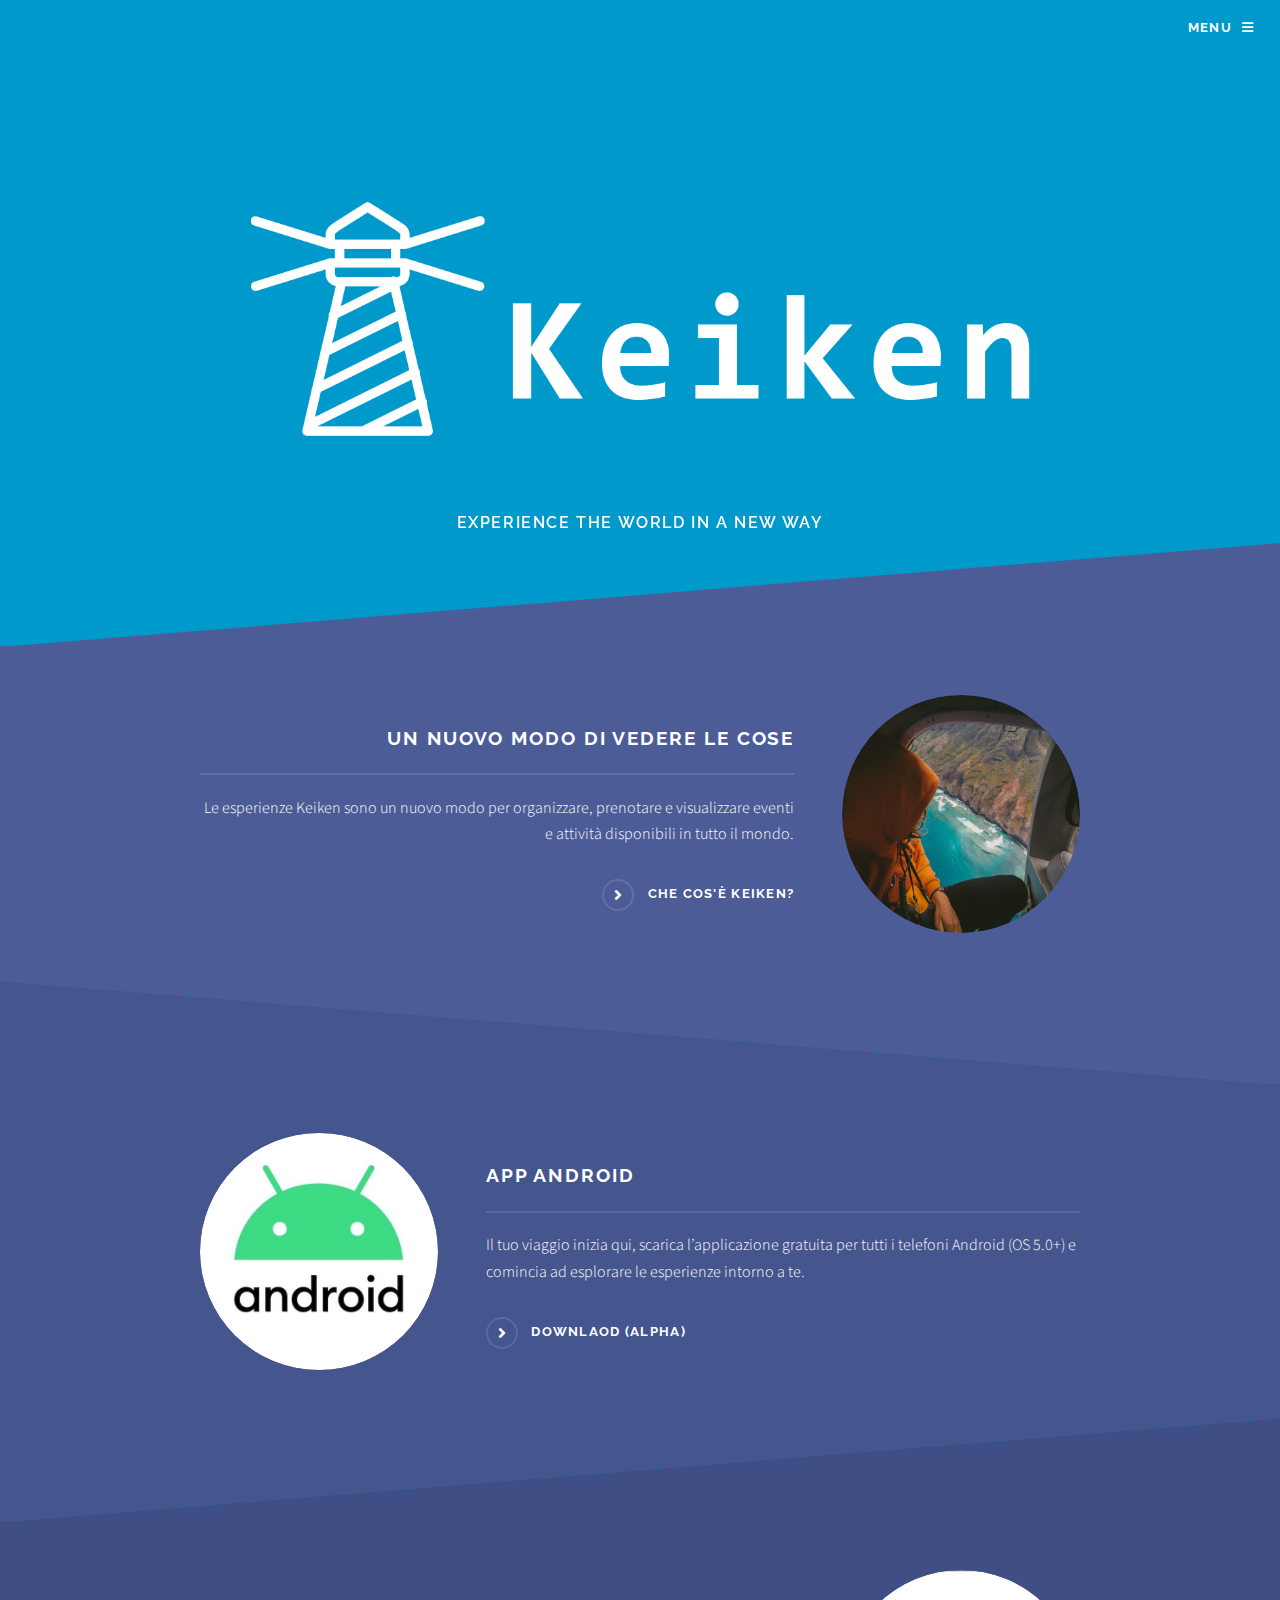
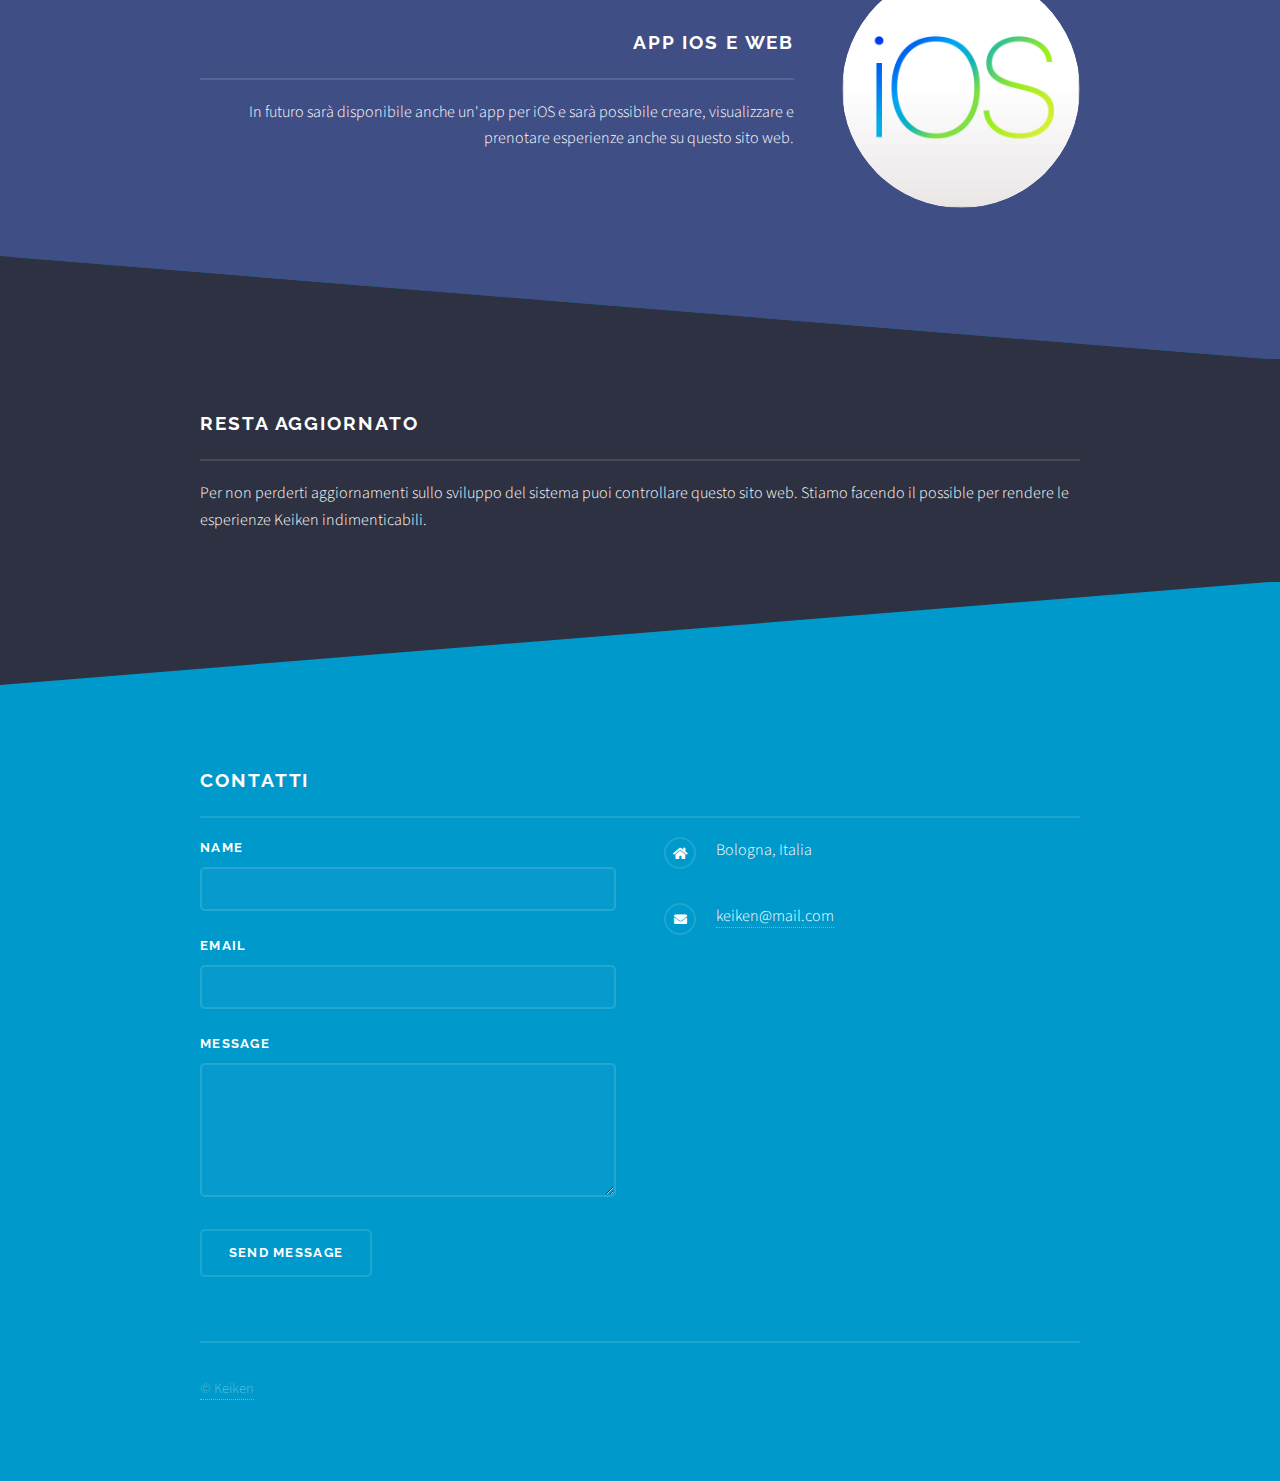
==== commit 5f53b449: "Update index.html" ====
--- a/index.html
+++ b/index.html
@@ -74,7 +74,7 @@
 									<a class="image"><img src="images/android.jpg" alt="" /></a>
 									<div class="content">
 										<h2 class="major">App Android</h2>
-										<p>Il tuo viaggio inizia qui, scarica l’applicazione gratuita per tutti i telefoni Android (OS 6.0+) e comincia ad esplorare le esperienze intorno a te.</p>
+										<p>Il tuo viaggio inizia qui, scarica l’applicazione gratuita per tutti i telefoni Android (OS 5.0+) e comincia ad esplorare le esperienze intorno a te.</p>
 										<a href="./keiken.apk" class="special">Downlaod (alpha)</a>
 									</div>
 								</div>
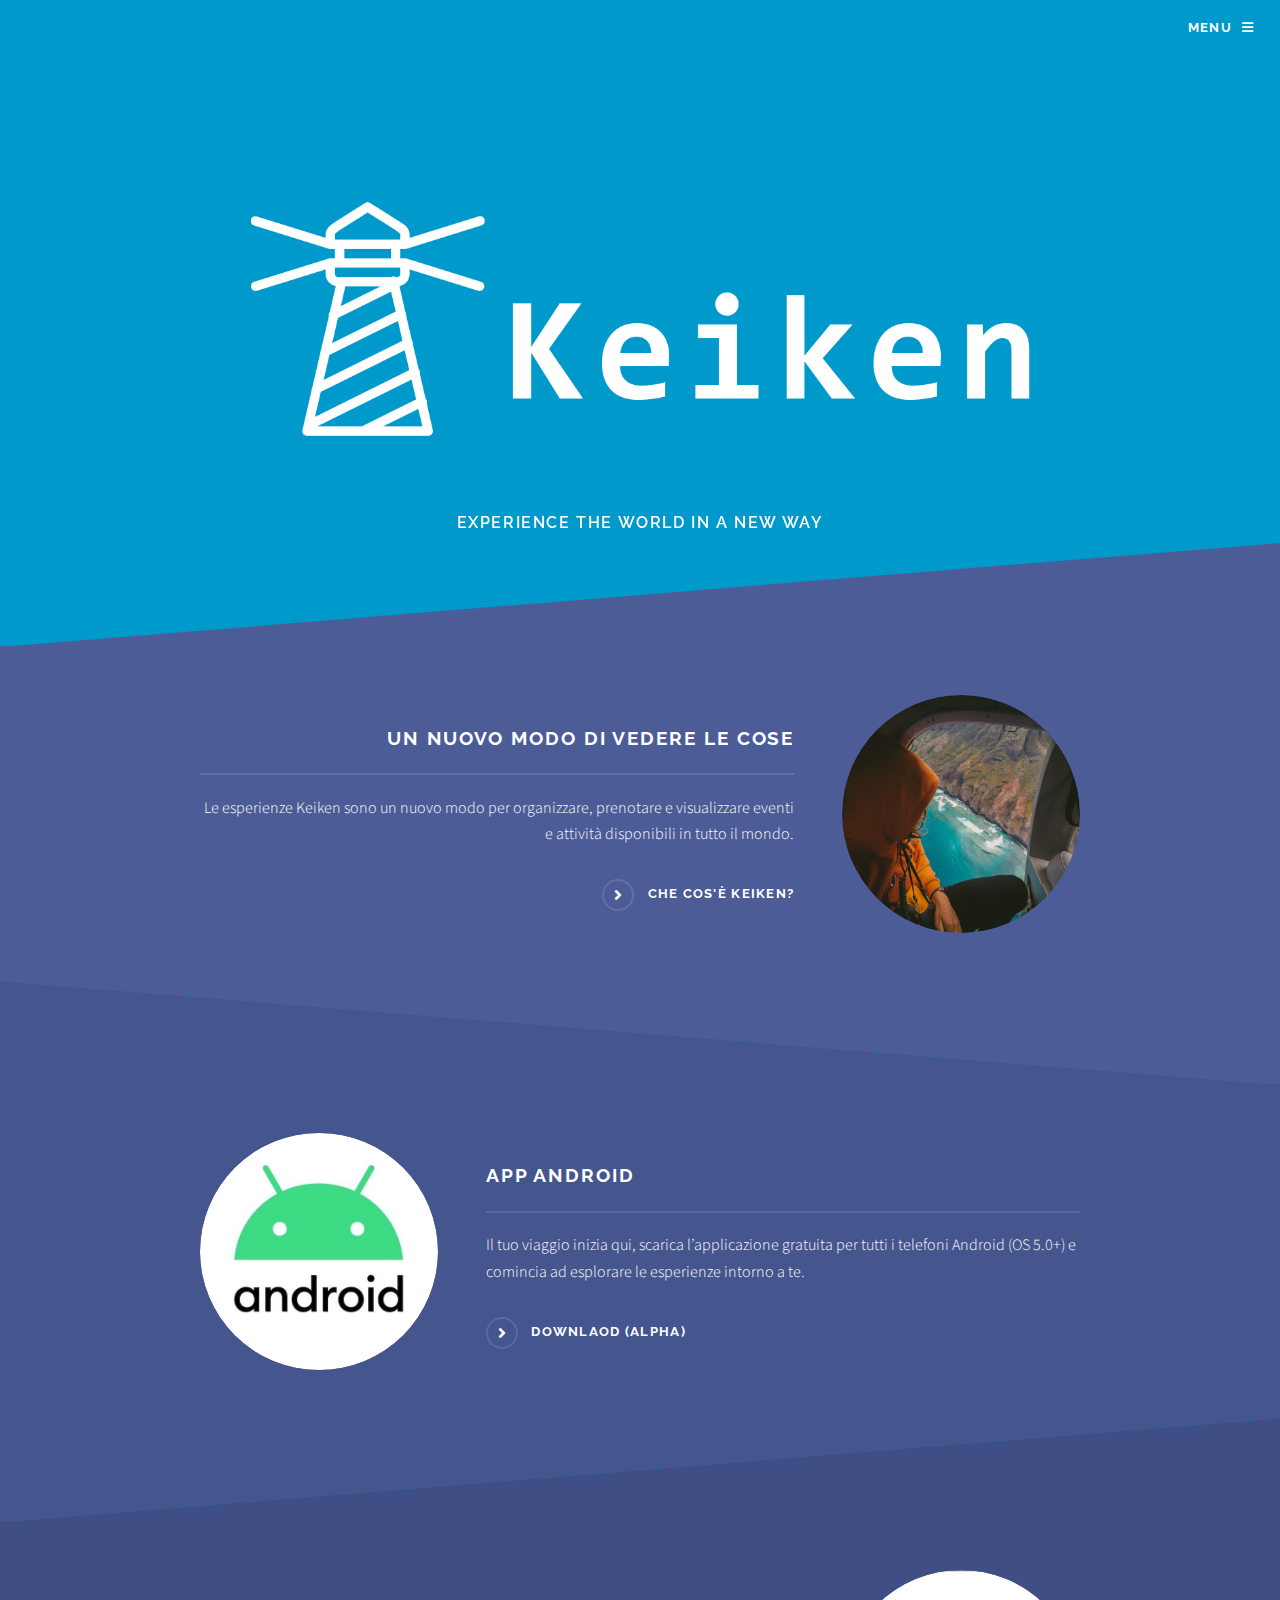
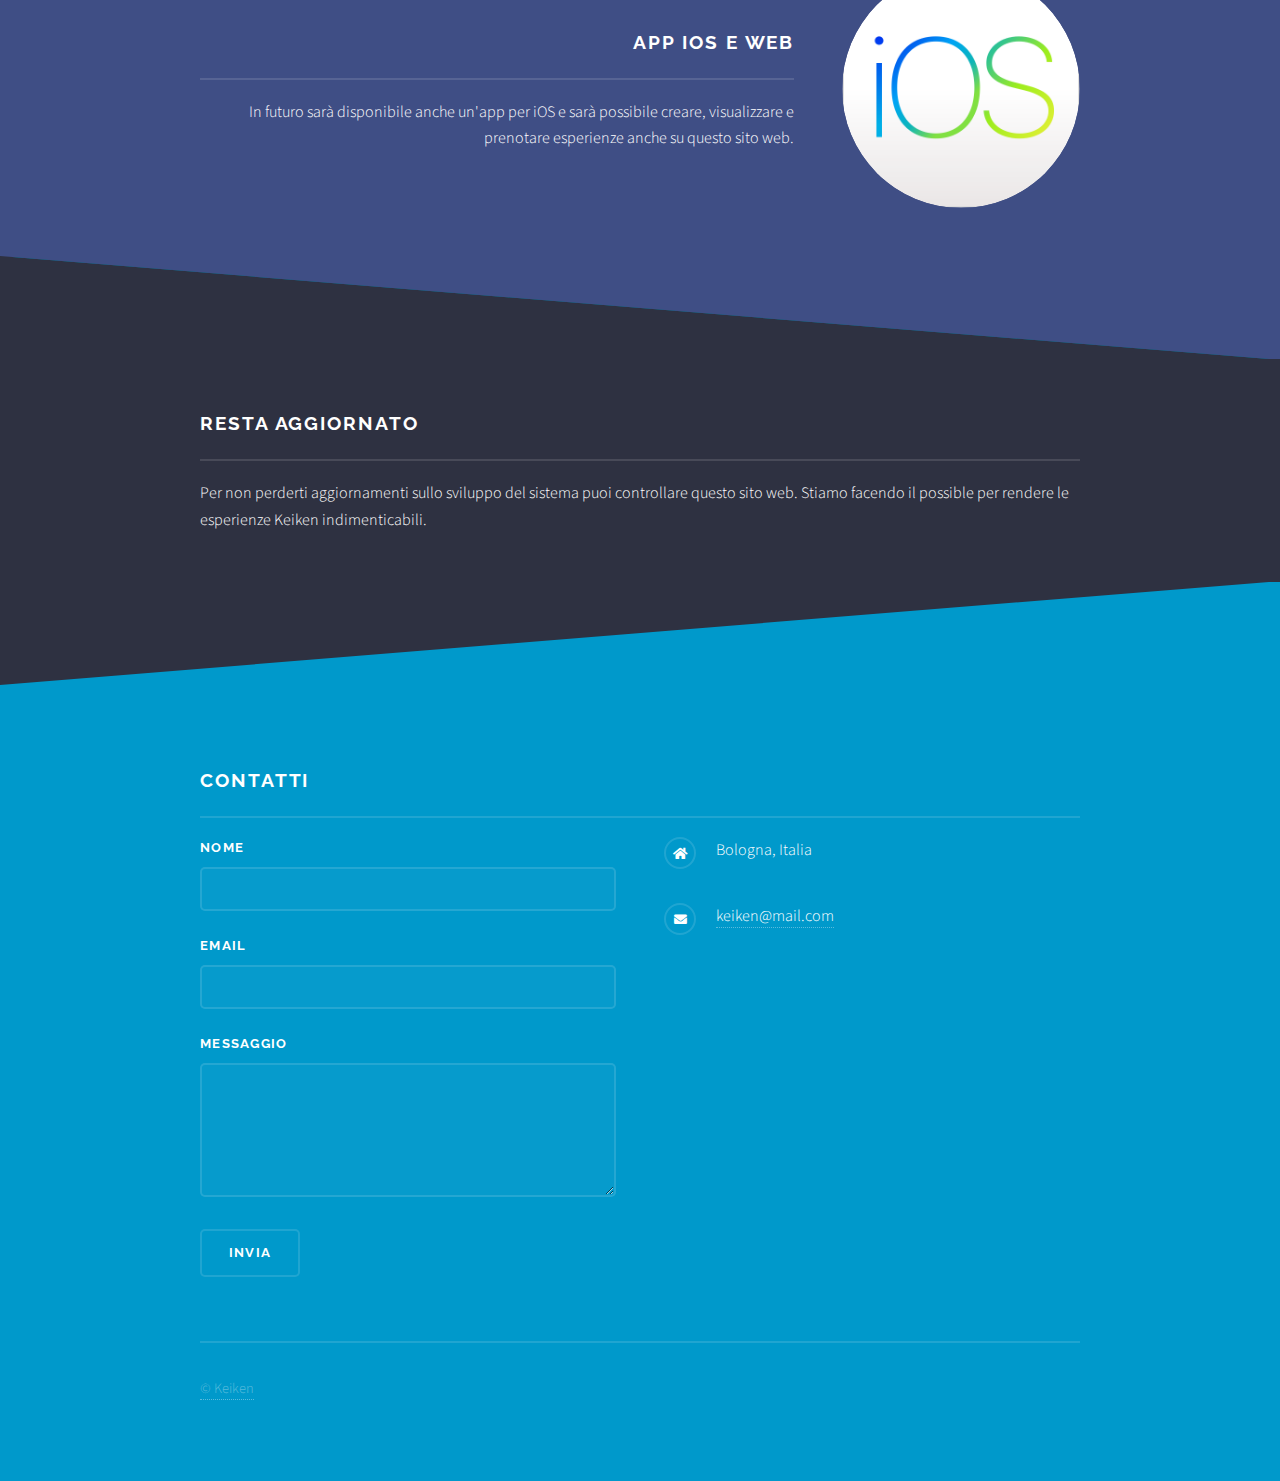
==== commit cd7366db: "Update index.html" ====
--- a/index.html
+++ b/index.html
@@ -151,7 +151,7 @@
 							<form method="post" action="mailto:keiken@mail.com"  enctype="text/plain">
 								<div class="fields">
 									<div class="field">
-										<label for="name">Name</label>
+										<label for="name">Nome</label>
 										<input type="text" name="name" id="name" />
 									</div>
 									<div class="field">
@@ -159,11 +159,11 @@
 										<input type="email" name="email" id="email" />
 									</div>
 									<div class="field">
-										<label for="message">Message</label>
+										<label for="message">Messaggio</label>
 										<textarea name="message" id="message" rows="4"></textarea>
 									</div>
 								</div>
-									<input type="submit" value="Send Message" />
+									<input type="submit" value="Invia" />
 							</form>
 							<ul class="contact">
 								<li class="icon solid fa-home">
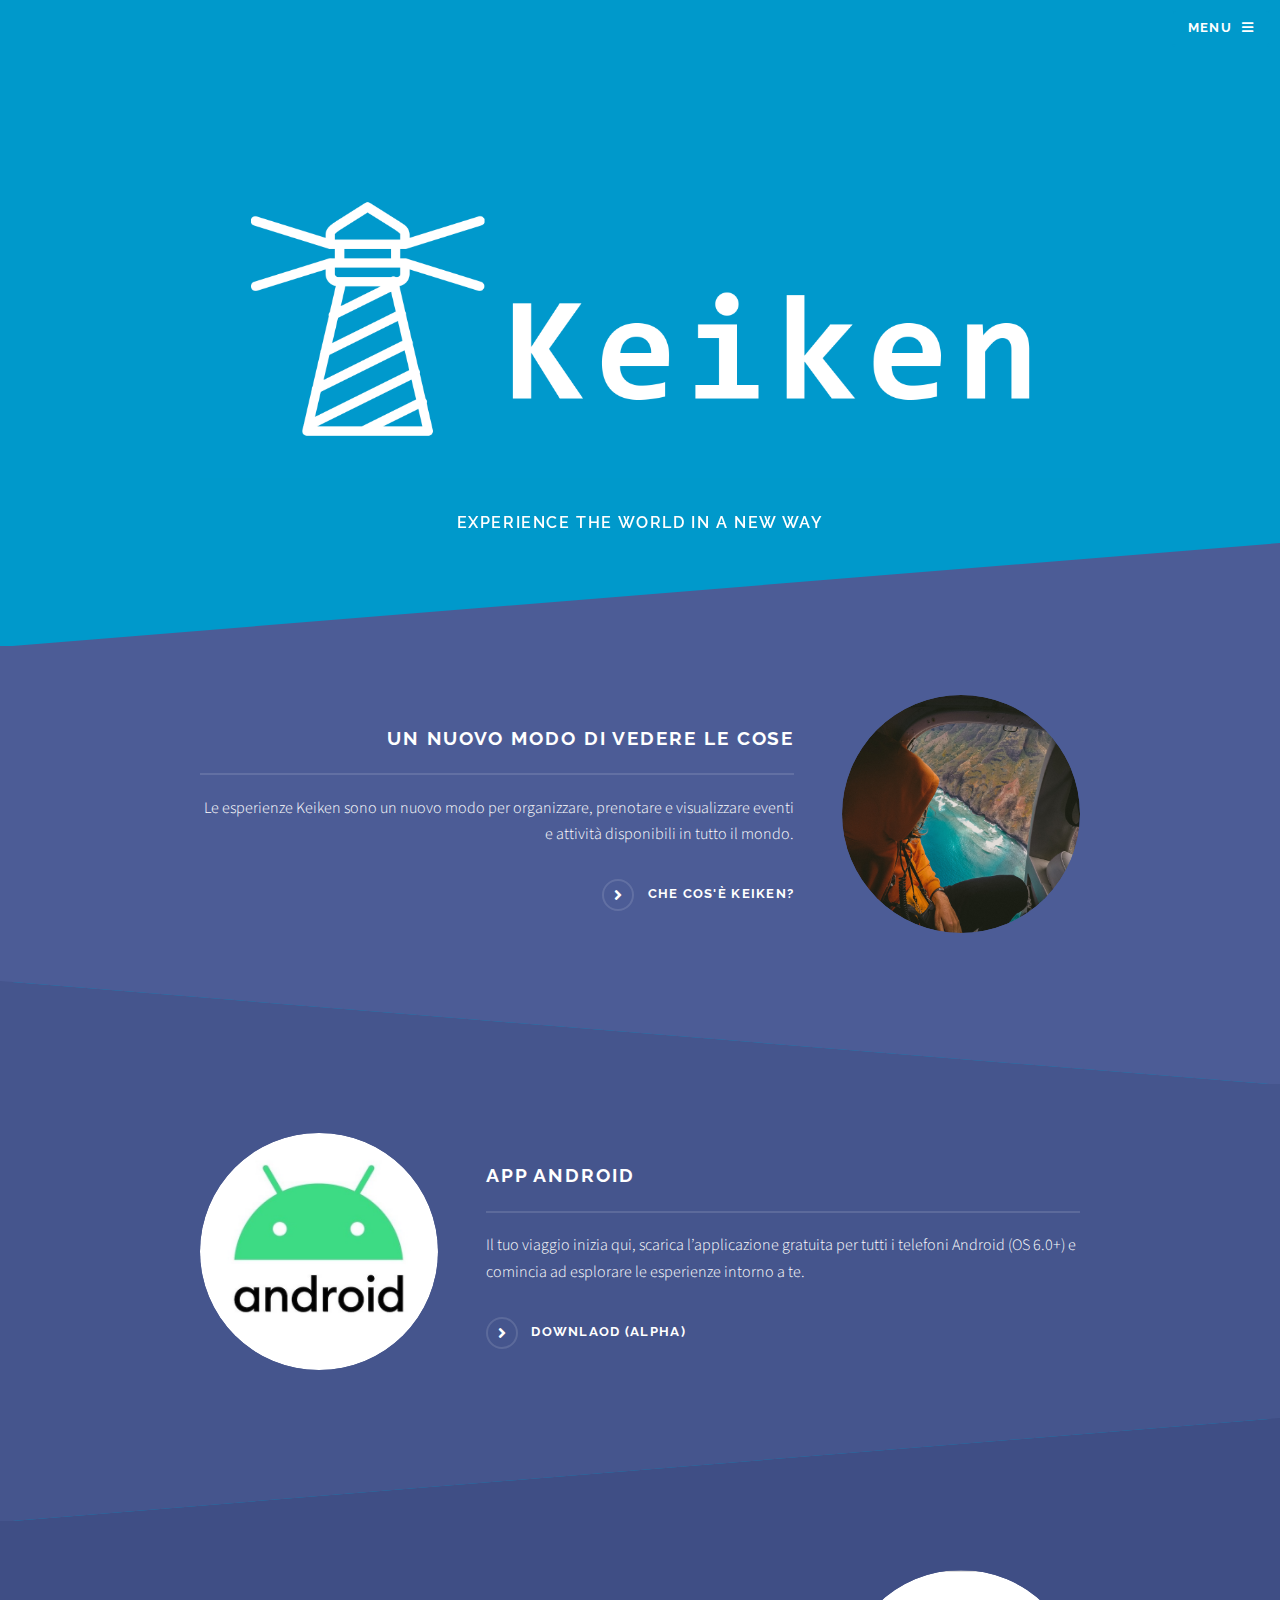
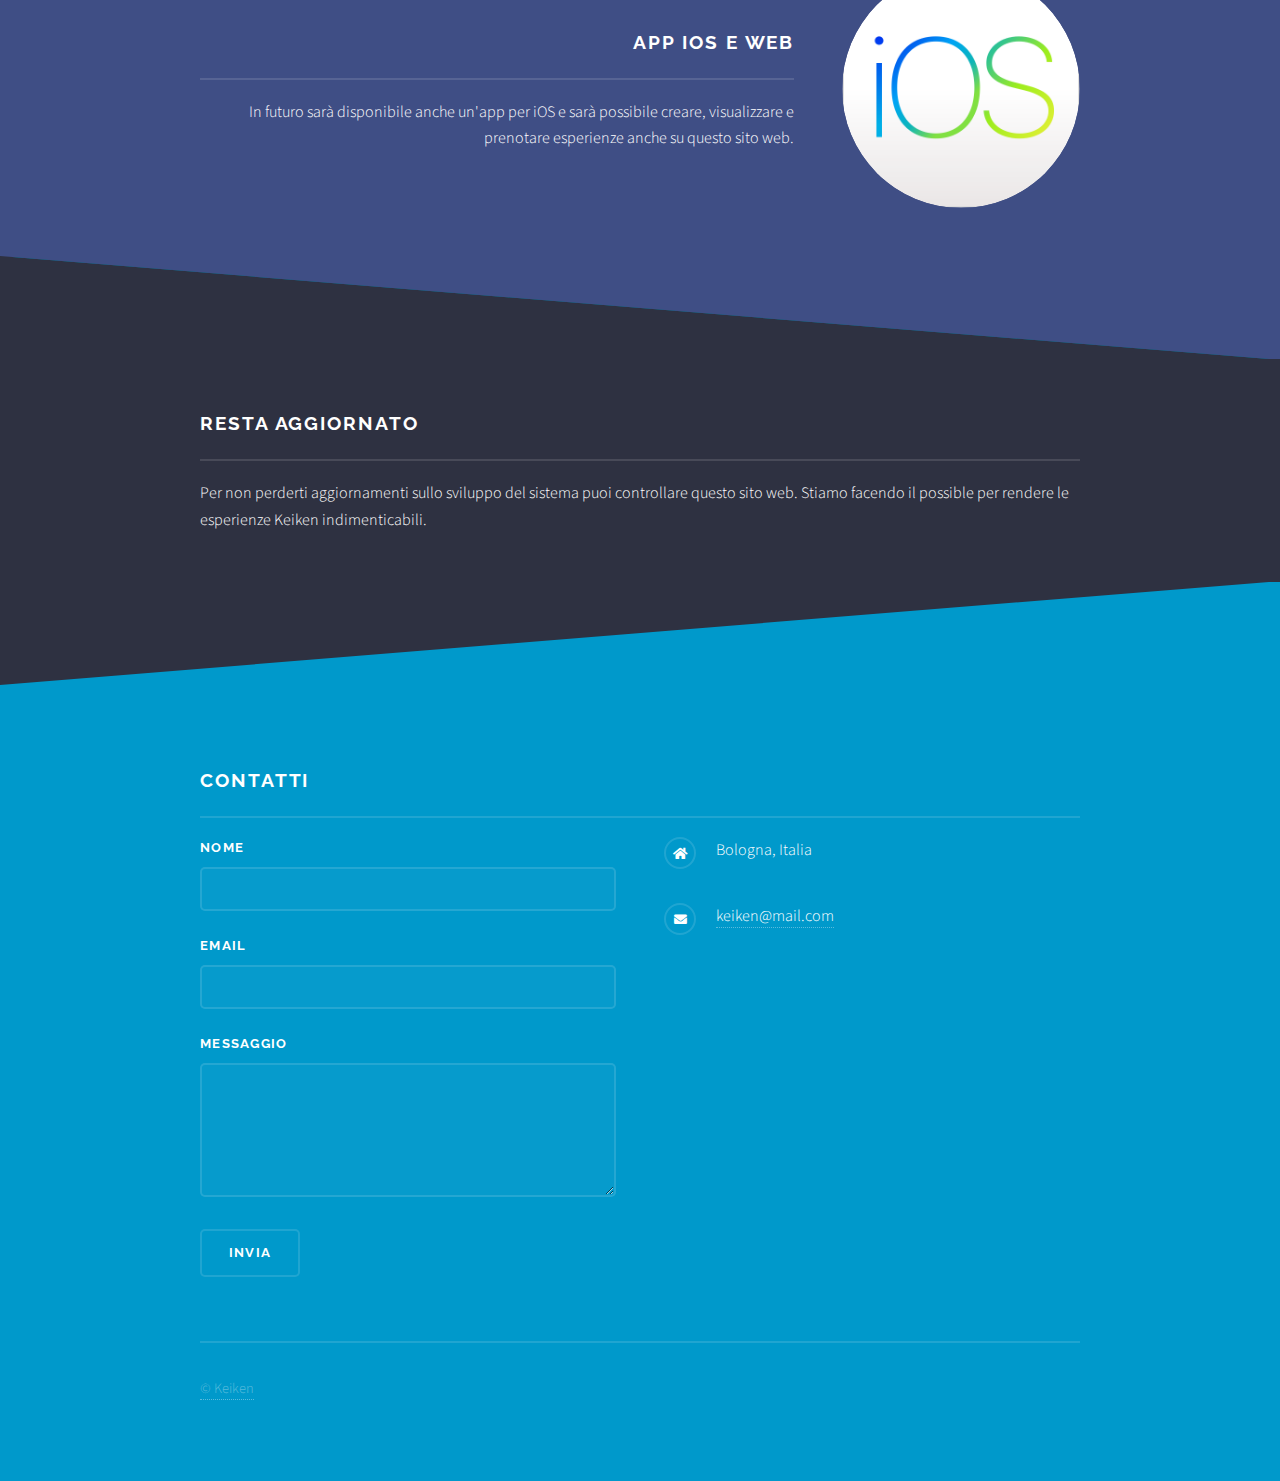
==== commit 3b5088de: "Update index.html" ====
--- a/index.html
+++ b/index.html
@@ -9,8 +9,28 @@
 		<title>Keiken</title>
 		<meta charset="utf-8" />
 		<meta name="viewport" content="width=device-width, initial-scale=1, user-scalable=no" />
+		<meta name="theme-color" content="#0099CC">
+		<meta name="apple-mobile-web-app-status-bar-style" content="#006b9b">
 		<link rel="icon" type="image/png" sizes="16x16" href="images/ic_launcher_round.png">
+		<link rel="icon" type="image/png" sizes="32x32" href="ic_launcher_round.png">
+
 		<link rel="stylesheet" href="assets/css/main.css" />
+		
+		<link rel="apple-touch-icon" sizes="180x180" href="images/ic_launcher_round.png">
+		<meta name="apple-mobile-web-app-title" content="Keiken">
+
+		<meta name="application-name" content="Keiken">
+		
+		<meta name="keywords" content="Keiken, esperienze, eventi, attività, tour, viaggi, guida, guide, app, Android, experience, experiences, Unibo, ingegneria informatica, Bologna" >
+		
+		<meta name="description" content="Keiken è un'applicazione che ha lo scopo di collegare gli utenti tramite creazione e prenotazione di esperienze" >
+		<meta property="og:title" content="Keiken">
+		<meta property="og:description" content="Keiken è un'applicazione che ha lo scopo di collegare gli utenti tramite creazione e prenotazione di esperienze">
+		<meta property="og:image" content="images/ic_launcher_round">
+		<meta property="og:url" content="http://keiken.org">
+		
+		
+		
 		<noscript><link rel="stylesheet" href="assets/css/noscript.css" /></noscript>
 	</head>
 	<body class="is-preload">
@@ -74,7 +94,7 @@
 									<a class="image"><img src="images/android.jpg" alt="" /></a>
 									<div class="content">
 										<h2 class="major">App Android</h2>
-										<p>Il tuo viaggio inizia qui, scarica l’applicazione gratuita per tutti i telefoni Android (OS 5.0+) e comincia ad esplorare le esperienze intorno a te.</p>
+										<p>Il tuo viaggio inizia qui, scarica l’applicazione gratuita per tutti i telefoni Android (OS 6.0+) e comincia ad esplorare le esperienze intorno a te.</p>
 										<a href="./keiken.apk" class="special">Downlaod (alpha)</a>
 									</div>
 								</div>
